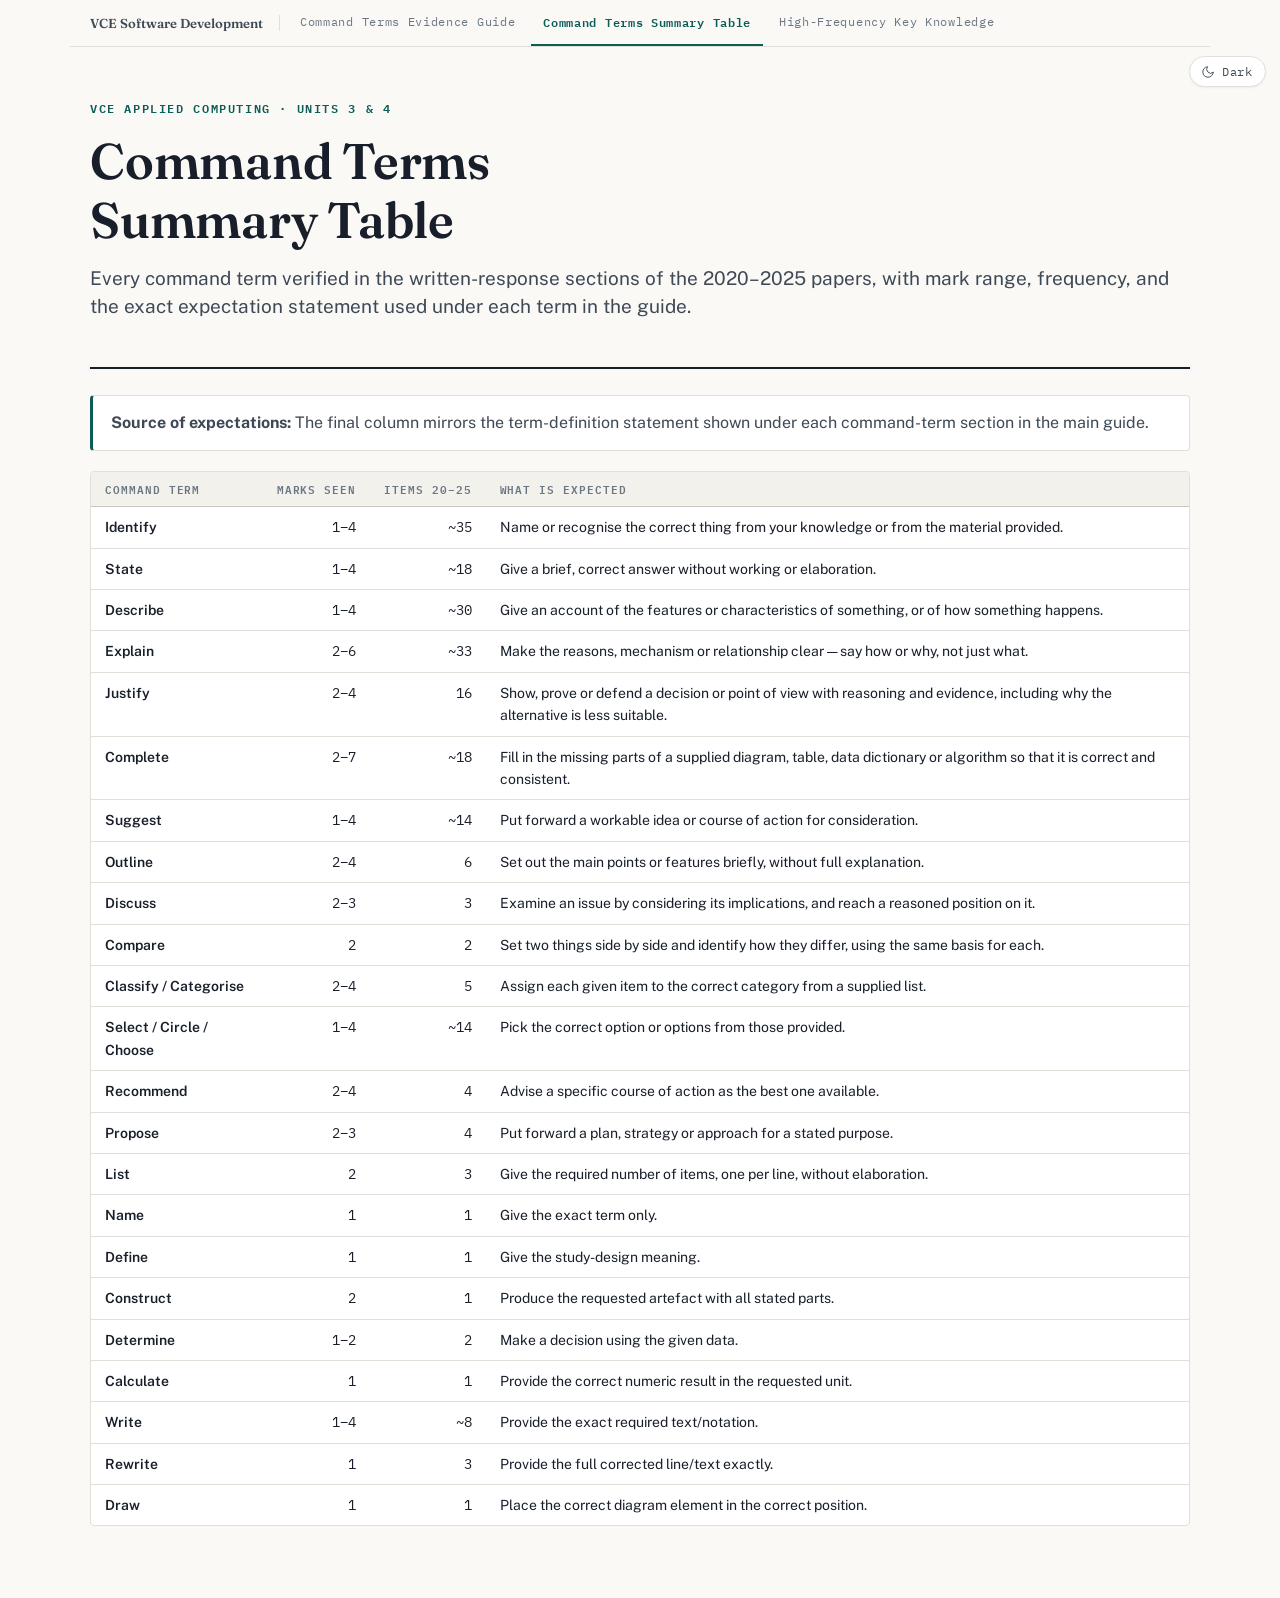
==== command-terms-summary.html @ 842c1985 "Add summary page and fix inline script typing errors" ====
<!DOCTYPE html>
<html lang="en-AU">
<head>
<meta charset="utf-8">
<meta name="viewport" content="width=device-width, initial-scale=1, viewport-fit=cover">
<meta name="color-scheme" content="light dark">
<script>
{ try { var cs = localStorage.getItem("color-scheme");
  if (cs === "light" || cs === "dark") {
    document.documentElement.setAttribute("data-theme", cs);
    var initMeta = document.querySelector('meta[name="color-scheme"]');
    if (initMeta) initMeta.setAttribute('content', cs);
  } } catch (e) {} }
</script>
<title>Command Terms Summary Table</title>
<meta name="description" content="Standalone summary table of command terms used in VCE Software Development examinations, including exact expectation statements.">
<meta name="author" content="Chris Bucknell">
<meta property="og:type" content="article">
<meta property="og:title" content="Command Terms Summary Table">
<meta property="og:description" content="Standalone summary table of command terms with marks, frequency and exact response expectations.">
<meta name="twitter:card" content="summary">
<link rel="icon" href="data:image/svg+xml,%3Csvg xmlns='http://www.w3.org/2000/svg' viewBox='0 0 100 100'%3E%3Ctext y='.9em' font-size='90'%3E%F0%9F%93%8B%3C/text%3E%3C/svg%3E">
<link rel="preconnect" href="https://fonts.googleapis.com">
<link rel="preconnect" href="https://fonts.gstatic.com" crossorigin>
<link rel="stylesheet" href="https://fonts.googleapis.com/css2?family=Fraunces:opsz,wght@9..144,400;9..144,600;9..144,700&family=Public+Sans:ital,wght@0,400;0,500;0,600;0,700;1,400&family=IBM+Plex+Mono:wght@400;500;600&display=swap">
<style>
:root{
  --paper:#FAF9F6; --surface:#FFFFFF; --surface-2:#F2F1EC;
  --ink:#181F2A; --ink-2:#3E4956; --muted:#6B7683;
  --rule:#E0DFD8; --rule-strong:#C9C7BE;
  --accent:#0C5C57; --accent-2:#0A7E76; --accent-wash:#E5F0EE;
  --shadow:0 1px 2px rgba(24,31,42,.06), 0 8px 24px -16px rgba(24,31,42,.28);
}
@media (prefers-color-scheme: dark){
  :root:not([data-theme="light"]){
    --paper:#10141A; --surface:#171C23; --surface-2:#1E242C;
    --ink:#E9EDF2; --ink-2:#C4CDD7; --muted:#8D99A7;
    --rule:#28303A; --rule-strong:#3A444F;
    --accent:#63D2C6; --accent-2:#87E2D8; --accent-wash:#11302D;
    --shadow:0 1px 2px rgba(0,0,0,.4), 0 10px 26px -18px rgba(0,0,0,.8);
  }
}
:root[data-theme="dark"]{
  --paper:#10141A; --surface:#171C23; --surface-2:#1E242C;
  --ink:#E9EDF2; --ink-2:#C4CDD7; --muted:#8D99A7;
  --rule:#28303A; --rule-strong:#3A444F;
  --accent:#63D2C6; --accent-2:#87E2D8; --accent-wash:#11302D;
  --shadow:0 1px 2px rgba(0,0,0,.4), 0 10px 26px -18px rgba(0,0,0,.8);
}
*{box-sizing:border-box}
body{
  margin:0;
  background:var(--paper); color:var(--ink);
  font-family:"Public Sans",-apple-system,BlinkMacSystemFont,"Segoe UI",Helvetica,Arial,sans-serif;
  font-size:16px; line-height:1.6; -webkit-font-smoothing:antialiased;
}
.wrap{max-width:1140px;margin:0 auto;padding-inline:20px;padding-block:0 72px}
h1,h2,h3,h4{font-family:"Fraunces","Iowan Old Style",Georgia,serif;text-wrap:balance;margin:0;line-height:1.18;letter-spacing:-.005em}
p{margin:0 0 .85em}
a{color:var(--accent-2)}

.sitenav{
  position:sticky; top:env(safe-area-inset-top, 0px); z-index:30;
  margin-inline:-20px; padding-inline:20px;
  background:var(--paper);
  border-bottom:1px solid var(--rule);
}
.sitenav ul{display:flex;gap:4px;align-items:center;list-style:none;margin:0;padding:0;overflow-x:auto}
.sitenav li{margin:0;flex:0 0 auto}
.sitenav a{
  display:block; text-decoration:none; white-space:nowrap;
  font-family:"IBM Plex Mono",ui-monospace,SFMono-Regular,Menlo,monospace;
  font-size:11.5px; letter-spacing:.06em; color:var(--muted);
  padding:13px 12px; border-bottom:2px solid transparent;
}
.sitenav a:hover{color:var(--ink)}
.sitenav a[aria-current="page"]{color:var(--accent);border-bottom-color:var(--accent);font-weight:600}
.sitenav .brand{
  font-family:"Fraunces",Georgia,serif; font-size:13px; font-weight:600;
  color:var(--ink-2); padding-right:16px; margin-right:4px; border-right:1px solid var(--rule);
  white-space:nowrap;
}
@media (max-width:560px){ .sitenav .brand{display:none} }

.mast{padding-block:52px 30px;border-bottom:2px solid var(--ink);margin-bottom:26px}
.eyebrow{font-family:"IBM Plex Mono",monospace;font-size:11.5px;letter-spacing:.14em;text-transform:uppercase;color:var(--accent);margin:0 0 14px;font-weight:600}
.mast h1{font-size:clamp(30px,5.8vw,50px);font-weight:600;max-width:18ch}
.mast .sub{font-size:clamp(16px,2.1vw,19px);color:var(--ink-2);max-width:none;margin-top:14px;line-height:1.5}

.note{background:var(--surface);border:1px solid var(--rule);border-left:3px solid var(--accent);border-radius:4px;padding:14px 18px;margin:0 0 20px;color:var(--ink-2)}

.scroller{overflow-x:auto;border:1px solid var(--rule);border-radius:4px;background:var(--surface)}
table{border-collapse:collapse;width:100%;font-size:14px;min-width:760px}
caption{text-align:left;font-size:13px;color:var(--muted);padding:0 0 9px;font-family:"IBM Plex Mono",monospace}
th,td{padding:9px 14px;text-align:left;vertical-align:top;border-bottom:1px solid var(--rule)}
thead th{
  font-family:"IBM Plex Mono",monospace;font-size:10.5px;letter-spacing:.09em;text-transform:uppercase;
  color:var(--muted);font-weight:600;background:var(--surface-2);border-bottom:1px solid var(--rule-strong);
}
tbody tr:last-child td{border-bottom:0}
td.num,th.num{font-family:"IBM Plex Mono",monospace;font-variant-numeric:tabular-nums;white-space:nowrap;text-align:right}
.term-cell{font-weight:600}

.theme-toggle{
  position:fixed; top:calc(env(safe-area-inset-top, 0px) + 56px); right:14px; z-index:31;
  display:inline-flex; align-items:center; gap:7px;
  font-family:"IBM Plex Mono",ui-monospace,SFMono-Regular,Menlo,monospace; font-size:11.5px;
  letter-spacing:.04em; color:var(--ink-2); background:var(--surface);
  border:1px solid var(--rule); border-radius:999px; padding:7px 13px 7px 11px;
  cursor:pointer; box-shadow:var(--shadow); transition:border-color .15s ease, color .15s ease;
}
.theme-toggle:hover{ border-color:var(--rule-strong); color:var(--ink) }
.theme-toggle svg{ width:14px; height:14px; flex:0 0 auto; fill:none; stroke:currentColor; stroke-width:1.6; stroke-linecap:round; stroke-linejoin:round }
.theme-toggle .tt-sun{ display:none } .theme-toggle .tt-moon{ display:block }
@media (prefers-color-scheme: dark){
  :root:not([data-theme="light"]) .theme-toggle .tt-sun{ display:block }
  :root:not([data-theme="light"]) .theme-toggle .tt-moon{ display:none }
}
:root[data-theme="dark"] .theme-toggle .tt-sun{ display:block }
:root[data-theme="dark"] .theme-toggle .tt-moon{ display:none }
@media (max-width:460px){ .theme-toggle .tt-label{ display:none } .theme-toggle{ padding:8px; border-radius:50% } }
</style>
</head>
<body>

<button class="theme-toggle" type="button" id="themeToggle" aria-live="polite">
  <svg class="tt-moon" viewBox="0 0 24 24" aria-hidden="true"><path d="M21 12.8A9 9 0 1 1 11.2 3a7 7 0 0 0 9.8 9.8Z"/></svg>
  <svg class="tt-sun" viewBox="0 0 24 24" aria-hidden="true"><circle cx="12" cy="12" r="4.2"/><path d="M12 2v2.4M12 19.6V22M2 12h2.4M19.6 12H22M4.9 4.9l1.7 1.7M17.4 17.4l1.7 1.7M19.1 4.9l-1.7 1.7M6.6 17.4l-1.7 1.7"/></svg>
  <span class="tt-label" id="themeLabel">Dark</span>
</button>

<div class="wrap">
  <nav class="sitenav" aria-label="Site">
    <ul>
      <li><span class="brand">VCE Software Development</span></li>
      <li><a href="index.html">Command Terms Evidence Guide</a></li>
      <li><a href="#" aria-current="page">Command Terms Summary Table</a></li>
      <li><a href="key-knowledge.html">High-Frequency Key Knowledge</a></li>
    </ul>
  </nav>

  <header class="mast">
    <p class="eyebrow">VCE Applied Computing · Units 3 &amp; 4</p>
    <h1>Command Terms Summary Table</h1>
    <p class="sub">Every command term verified in the written-response sections of the 2020&ndash;2025 papers, with mark range, frequency, and the exact expectation statement used under each term in the guide.</p>
  </header>

  <p class="note"><strong>Source of expectations:</strong> The final column mirrors the term-definition statement shown under each command-term section in the main guide.</p>

  <div class="scroller">
    <table>
      <thead>
        <tr><th>Command term</th><th class="num">Marks seen</th><th class="num">Items 20–25</th><th>What is expected</th></tr>
      </thead>
      <tbody>
        <tr><td class="term-cell">Identify</td><td class="num">1–4</td><td class="num">~35</td><td>Name or recognise the correct thing from your knowledge or from the material provided.</td></tr>
        <tr><td class="term-cell">State</td><td class="num">1–4</td><td class="num">~18</td><td>Give a brief, correct answer without working or elaboration.</td></tr>
        <tr><td class="term-cell">Describe</td><td class="num">1–4</td><td class="num">~30</td><td>Give an account of the features or characteristics of something, or of how something happens.</td></tr>
        <tr><td class="term-cell">Explain</td><td class="num">2–6</td><td class="num">~33</td><td>Make the reasons, mechanism or relationship clear &mdash; say how or why, not just what.</td></tr>
        <tr><td class="term-cell">Justify</td><td class="num">2–4</td><td class="num">16</td><td>Show, prove or defend a decision or point of view with reasoning and evidence, including why the alternative is less suitable.</td></tr>
        <tr><td class="term-cell">Complete</td><td class="num">2–7</td><td class="num">~18</td><td>Fill in the missing parts of a supplied diagram, table, data dictionary or algorithm so that it is correct and consistent.</td></tr>
        <tr><td class="term-cell">Suggest</td><td class="num">1–4</td><td class="num">~14</td><td>Put forward a workable idea or course of action for consideration.</td></tr>
        <tr><td class="term-cell">Outline</td><td class="num">2–4</td><td class="num">6</td><td>Set out the main points or features briefly, without full explanation.</td></tr>
        <tr><td class="term-cell">Discuss</td><td class="num">2–3</td><td class="num">3</td><td>Examine an issue by considering its implications, and reach a reasoned position on it.</td></tr>
        <tr><td class="term-cell">Compare</td><td class="num">2</td><td class="num">2</td><td>Set two things side by side and identify how they differ, using the same basis for each.</td></tr>
        <tr><td class="term-cell">Classify / Categorise</td><td class="num">2–4</td><td class="num">5</td><td>Assign each given item to the correct category from a supplied list.</td></tr>
        <tr><td class="term-cell">Select / Circle / Choose</td><td class="num">1–4</td><td class="num">~14</td><td>Pick the correct option or options from those provided.</td></tr>
        <tr><td class="term-cell">Recommend</td><td class="num">2–4</td><td class="num">4</td><td>Advise a specific course of action as the best one available.</td></tr>
        <tr><td class="term-cell">Propose</td><td class="num">2–3</td><td class="num">4</td><td>Put forward a plan, strategy or approach for a stated purpose.</td></tr>
        <tr><td class="term-cell">List</td><td class="num">2</td><td class="num">3</td><td>Give the required number of items, one per line, without elaboration.</td></tr>
        <tr><td class="term-cell">Name</td><td class="num">1</td><td class="num">1</td><td>Give the exact term only.</td></tr>
        <tr><td class="term-cell">Define</td><td class="num">1</td><td class="num">1</td><td>Give the study-design meaning.</td></tr>
        <tr><td class="term-cell">Construct</td><td class="num">2</td><td class="num">1</td><td>Produce the requested artefact with all stated parts.</td></tr>
        <tr><td class="term-cell">Determine</td><td class="num">1–2</td><td class="num">2</td><td>Make a decision using the given data.</td></tr>
        <tr><td class="term-cell">Calculate</td><td class="num">1</td><td class="num">1</td><td>Provide the correct numeric result in the requested unit.</td></tr>
        <tr><td class="term-cell">Write</td><td class="num">1–4</td><td class="num">~8</td><td>Provide the exact required text/notation.</td></tr>
        <tr><td class="term-cell">Rewrite</td><td class="num">1</td><td class="num">3</td><td>Provide the full corrected line/text exactly.</td></tr>
        <tr><td class="term-cell">Draw</td><td class="num">1</td><td class="num">1</td><td>Place the correct diagram element in the correct position.</td></tr>
      </tbody>
    </table>
  </div>
</div>

<script>
(function () {
  var root = document.documentElement;
  var meta = document.querySelector('meta[name="color-scheme"]');
  var btn = document.getElementById('themeToggle'), label = document.getElementById('themeLabel');
  var mq = window.matchMedia('(prefers-color-scheme: dark)');
  function stored(){ try { return localStorage.getItem('color-scheme'); } catch (e) { return null; } }
  function apply(){
    var pin = stored();
    if (pin === 'dark' || pin === 'light') { root.setAttribute('data-theme', pin); if (meta) meta.setAttribute('content', pin); }
    else { root.removeAttribute('data-theme'); if (meta) meta.setAttribute('content', 'light dark'); }
    if (!btn || !label) return;
    if (pin) { label.textContent = 'System'; btn.setAttribute('aria-label','Use the system colour theme'); btn.title = 'Pinned to ' + pin + ' — switch back to your system setting'; }
    else { var next = mq.matches ? 'Light' : 'Dark'; label.textContent = next; btn.setAttribute('aria-label','Switch to ' + next.toLowerCase() + ' theme'); btn.title = 'Following your system setting — switch to ' + next.toLowerCase(); }
  }
  if (btn) btn.addEventListener('click', function(){
    try {
      if (stored()) localStorage.removeItem('color-scheme');
      else localStorage.setItem('color-scheme', mq.matches ? 'light' : 'dark');
    } catch (e) {}
    apply();
  });
  mq.addEventListener('change', apply);
  apply();
})();
</script>

</body>
</html>
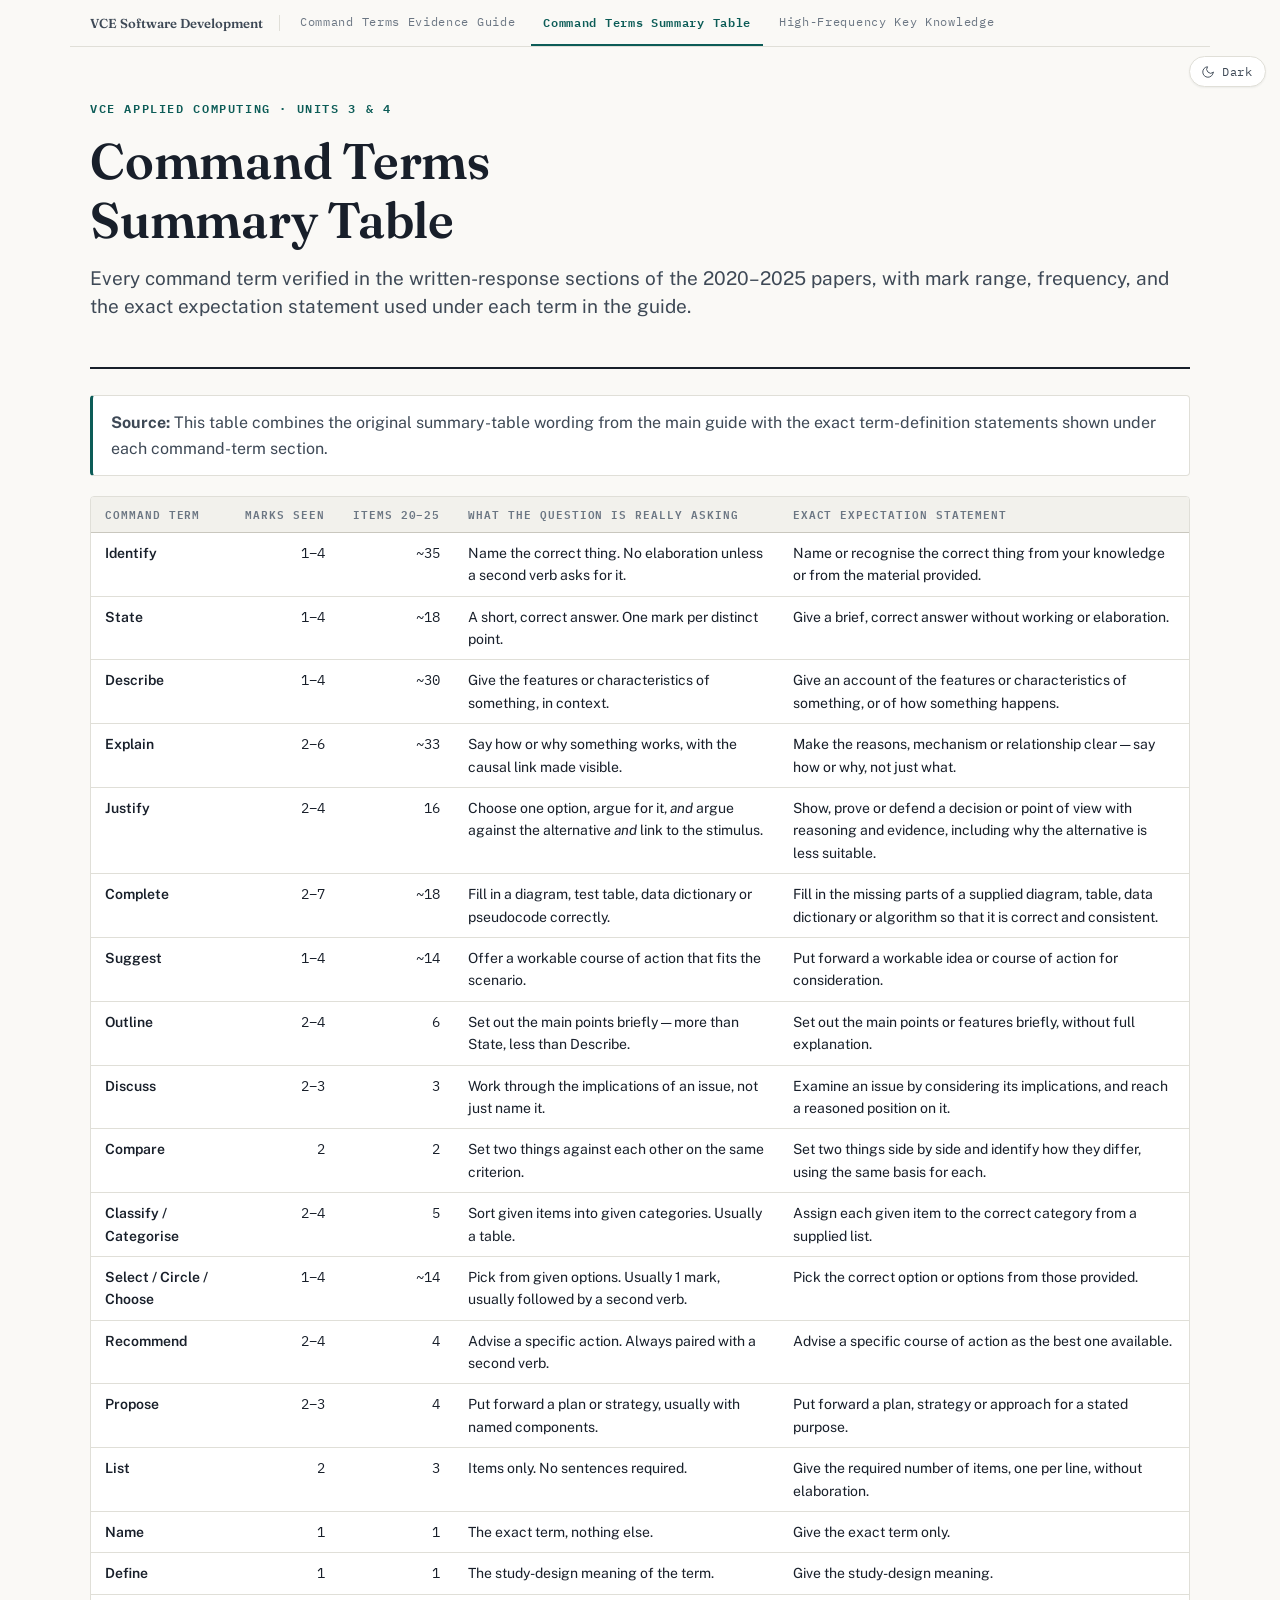
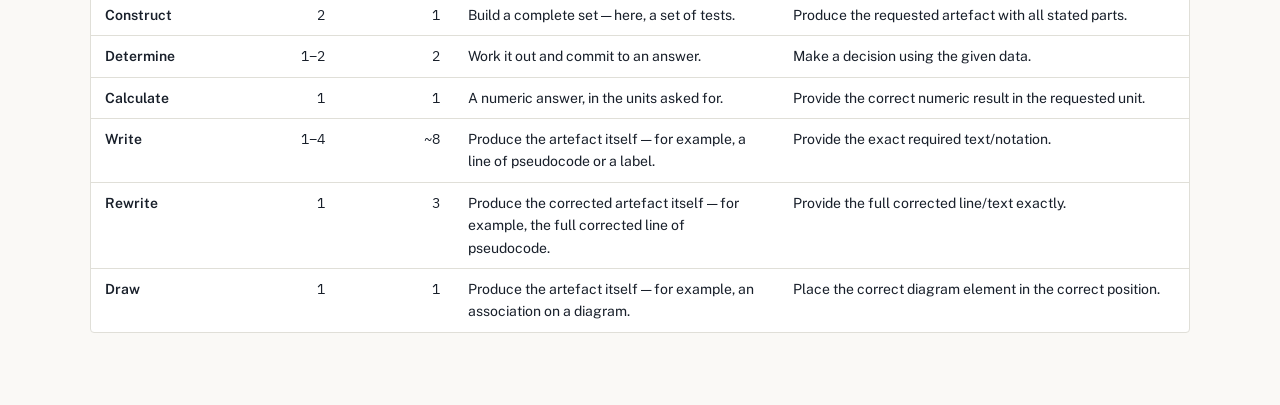
==== commit 2c71d031: "Refine summary table content and number findings" ====
--- a/command-terms-summary.html
+++ b/command-terms-summary.html
@@ -145,37 +145,37 @@
     <p class="sub">Every command term verified in the written-response sections of the 2020&ndash;2025 papers, with mark range, frequency, and the exact expectation statement used under each term in the guide.</p>
   </header>
 
-  <p class="note"><strong>Source of expectations:</strong> The final column mirrors the term-definition statement shown under each command-term section in the main guide.</p>
+  <p class="note"><strong>Source:</strong> This table combines the original summary-table wording from the main guide with the exact term-definition statements shown under each command-term section.</p>
 
   <div class="scroller">
     <table>
       <thead>
-        <tr><th>Command term</th><th class="num">Marks seen</th><th class="num">Items 20–25</th><th>What is expected</th></tr>
+        <tr><th>Command term</th><th class="num">Marks seen</th><th class="num">Items 20–25</th><th>What the question is really asking</th><th>Exact expectation statement</th></tr>
       </thead>
       <tbody>
-        <tr><td class="term-cell">Identify</td><td class="num">1–4</td><td class="num">~35</td><td>Name or recognise the correct thing from your knowledge or from the material provided.</td></tr>
-        <tr><td class="term-cell">State</td><td class="num">1–4</td><td class="num">~18</td><td>Give a brief, correct answer without working or elaboration.</td></tr>
-        <tr><td class="term-cell">Describe</td><td class="num">1–4</td><td class="num">~30</td><td>Give an account of the features or characteristics of something, or of how something happens.</td></tr>
-        <tr><td class="term-cell">Explain</td><td class="num">2–6</td><td class="num">~33</td><td>Make the reasons, mechanism or relationship clear &mdash; say how or why, not just what.</td></tr>
-        <tr><td class="term-cell">Justify</td><td class="num">2–4</td><td class="num">16</td><td>Show, prove or defend a decision or point of view with reasoning and evidence, including why the alternative is less suitable.</td></tr>
-        <tr><td class="term-cell">Complete</td><td class="num">2–7</td><td class="num">~18</td><td>Fill in the missing parts of a supplied diagram, table, data dictionary or algorithm so that it is correct and consistent.</td></tr>
-        <tr><td class="term-cell">Suggest</td><td class="num">1–4</td><td class="num">~14</td><td>Put forward a workable idea or course of action for consideration.</td></tr>
-        <tr><td class="term-cell">Outline</td><td class="num">2–4</td><td class="num">6</td><td>Set out the main points or features briefly, without full explanation.</td></tr>
-        <tr><td class="term-cell">Discuss</td><td class="num">2–3</td><td class="num">3</td><td>Examine an issue by considering its implications, and reach a reasoned position on it.</td></tr>
-        <tr><td class="term-cell">Compare</td><td class="num">2</td><td class="num">2</td><td>Set two things side by side and identify how they differ, using the same basis for each.</td></tr>
-        <tr><td class="term-cell">Classify / Categorise</td><td class="num">2–4</td><td class="num">5</td><td>Assign each given item to the correct category from a supplied list.</td></tr>
-        <tr><td class="term-cell">Select / Circle / Choose</td><td class="num">1–4</td><td class="num">~14</td><td>Pick the correct option or options from those provided.</td></tr>
-        <tr><td class="term-cell">Recommend</td><td class="num">2–4</td><td class="num">4</td><td>Advise a specific course of action as the best one available.</td></tr>
-        <tr><td class="term-cell">Propose</td><td class="num">2–3</td><td class="num">4</td><td>Put forward a plan, strategy or approach for a stated purpose.</td></tr>
-        <tr><td class="term-cell">List</td><td class="num">2</td><td class="num">3</td><td>Give the required number of items, one per line, without elaboration.</td></tr>
-        <tr><td class="term-cell">Name</td><td class="num">1</td><td class="num">1</td><td>Give the exact term only.</td></tr>
-        <tr><td class="term-cell">Define</td><td class="num">1</td><td class="num">1</td><td>Give the study-design meaning.</td></tr>
-        <tr><td class="term-cell">Construct</td><td class="num">2</td><td class="num">1</td><td>Produce the requested artefact with all stated parts.</td></tr>
-        <tr><td class="term-cell">Determine</td><td class="num">1–2</td><td class="num">2</td><td>Make a decision using the given data.</td></tr>
-        <tr><td class="term-cell">Calculate</td><td class="num">1</td><td class="num">1</td><td>Provide the correct numeric result in the requested unit.</td></tr>
-        <tr><td class="term-cell">Write</td><td class="num">1–4</td><td class="num">~8</td><td>Provide the exact required text/notation.</td></tr>
-        <tr><td class="term-cell">Rewrite</td><td class="num">1</td><td class="num">3</td><td>Provide the full corrected line/text exactly.</td></tr>
-        <tr><td class="term-cell">Draw</td><td class="num">1</td><td class="num">1</td><td>Place the correct diagram element in the correct position.</td></tr>
+        <tr><td class="term-cell">Identify</td><td class="num">1–4</td><td class="num">~35</td><td>Name the correct thing. No elaboration unless a second verb asks for it.</td><td>Name or recognise the correct thing from your knowledge or from the material provided.</td></tr>
+        <tr><td class="term-cell">State</td><td class="num">1–4</td><td class="num">~18</td><td>A short, correct answer. One mark per distinct point.</td><td>Give a brief, correct answer without working or elaboration.</td></tr>
+        <tr><td class="term-cell">Describe</td><td class="num">1–4</td><td class="num">~30</td><td>Give the features or characteristics of something, in context.</td><td>Give an account of the features or characteristics of something, or of how something happens.</td></tr>
+        <tr><td class="term-cell">Explain</td><td class="num">2–6</td><td class="num">~33</td><td>Say how or why something works, with the causal link made visible.</td><td>Make the reasons, mechanism or relationship clear &mdash; say how or why, not just what.</td></tr>
+        <tr><td class="term-cell">Justify</td><td class="num">2–4</td><td class="num">16</td><td>Choose one option, argue for it, <em>and</em> argue against the alternative <em>and</em> link to the stimulus.</td><td>Show, prove or defend a decision or point of view with reasoning and evidence, including why the alternative is less suitable.</td></tr>
+        <tr><td class="term-cell">Complete</td><td class="num">2–7</td><td class="num">~18</td><td>Fill in a diagram, test table, data dictionary or pseudocode correctly.</td><td>Fill in the missing parts of a supplied diagram, table, data dictionary or algorithm so that it is correct and consistent.</td></tr>
+        <tr><td class="term-cell">Suggest</td><td class="num">1–4</td><td class="num">~14</td><td>Offer a workable course of action that fits the scenario.</td><td>Put forward a workable idea or course of action for consideration.</td></tr>
+        <tr><td class="term-cell">Outline</td><td class="num">2–4</td><td class="num">6</td><td>Set out the main points briefly &mdash; more than State, less than Describe.</td><td>Set out the main points or features briefly, without full explanation.</td></tr>
+        <tr><td class="term-cell">Discuss</td><td class="num">2–3</td><td class="num">3</td><td>Work through the implications of an issue, not just name it.</td><td>Examine an issue by considering its implications, and reach a reasoned position on it.</td></tr>
+        <tr><td class="term-cell">Compare</td><td class="num">2</td><td class="num">2</td><td>Set two things against each other on the same criterion.</td><td>Set two things side by side and identify how they differ, using the same basis for each.</td></tr>
+        <tr><td class="term-cell">Classify / Categorise</td><td class="num">2–4</td><td class="num">5</td><td>Sort given items into given categories. Usually a table.</td><td>Assign each given item to the correct category from a supplied list.</td></tr>
+        <tr><td class="term-cell">Select / Circle / Choose</td><td class="num">1–4</td><td class="num">~14</td><td>Pick from given options. Usually 1 mark, usually followed by a second verb.</td><td>Pick the correct option or options from those provided.</td></tr>
+        <tr><td class="term-cell">Recommend</td><td class="num">2–4</td><td class="num">4</td><td>Advise a specific action. Always paired with a second verb.</td><td>Advise a specific course of action as the best one available.</td></tr>
+        <tr><td class="term-cell">Propose</td><td class="num">2–3</td><td class="num">4</td><td>Put forward a plan or strategy, usually with named components.</td><td>Put forward a plan, strategy or approach for a stated purpose.</td></tr>
+        <tr><td class="term-cell">List</td><td class="num">2</td><td class="num">3</td><td>Items only. No sentences required.</td><td>Give the required number of items, one per line, without elaboration.</td></tr>
+        <tr><td class="term-cell">Name</td><td class="num">1</td><td class="num">1</td><td>The exact term, nothing else.</td><td>Give the exact term only.</td></tr>
+        <tr><td class="term-cell">Define</td><td class="num">1</td><td class="num">1</td><td>The study-design meaning of the term.</td><td>Give the study-design meaning.</td></tr>
+        <tr><td class="term-cell">Construct</td><td class="num">2</td><td class="num">1</td><td>Build a complete set &mdash; here, a set of tests.</td><td>Produce the requested artefact with all stated parts.</td></tr>
+        <tr><td class="term-cell">Determine</td><td class="num">1–2</td><td class="num">2</td><td>Work it out and commit to an answer.</td><td>Make a decision using the given data.</td></tr>
+        <tr><td class="term-cell">Calculate</td><td class="num">1</td><td class="num">1</td><td>A numeric answer, in the units asked for.</td><td>Provide the correct numeric result in the requested unit.</td></tr>
+        <tr><td class="term-cell">Write</td><td class="num">1–4</td><td class="num">~8</td><td>Produce the artefact itself &mdash; for example, a line of pseudocode or a label.</td><td>Provide the exact required text/notation.</td></tr>
+        <tr><td class="term-cell">Rewrite</td><td class="num">1</td><td class="num">3</td><td>Produce the corrected artefact itself &mdash; for example, the full corrected line of pseudocode.</td><td>Provide the full corrected line/text exactly.</td></tr>
+        <tr><td class="term-cell">Draw</td><td class="num">1</td><td class="num">1</td><td>Produce the artefact itself &mdash; for example, an association on a diagram.</td><td>Place the correct diagram element in the correct position.</td></tr>
       </tbody>
     </table>
   </div>
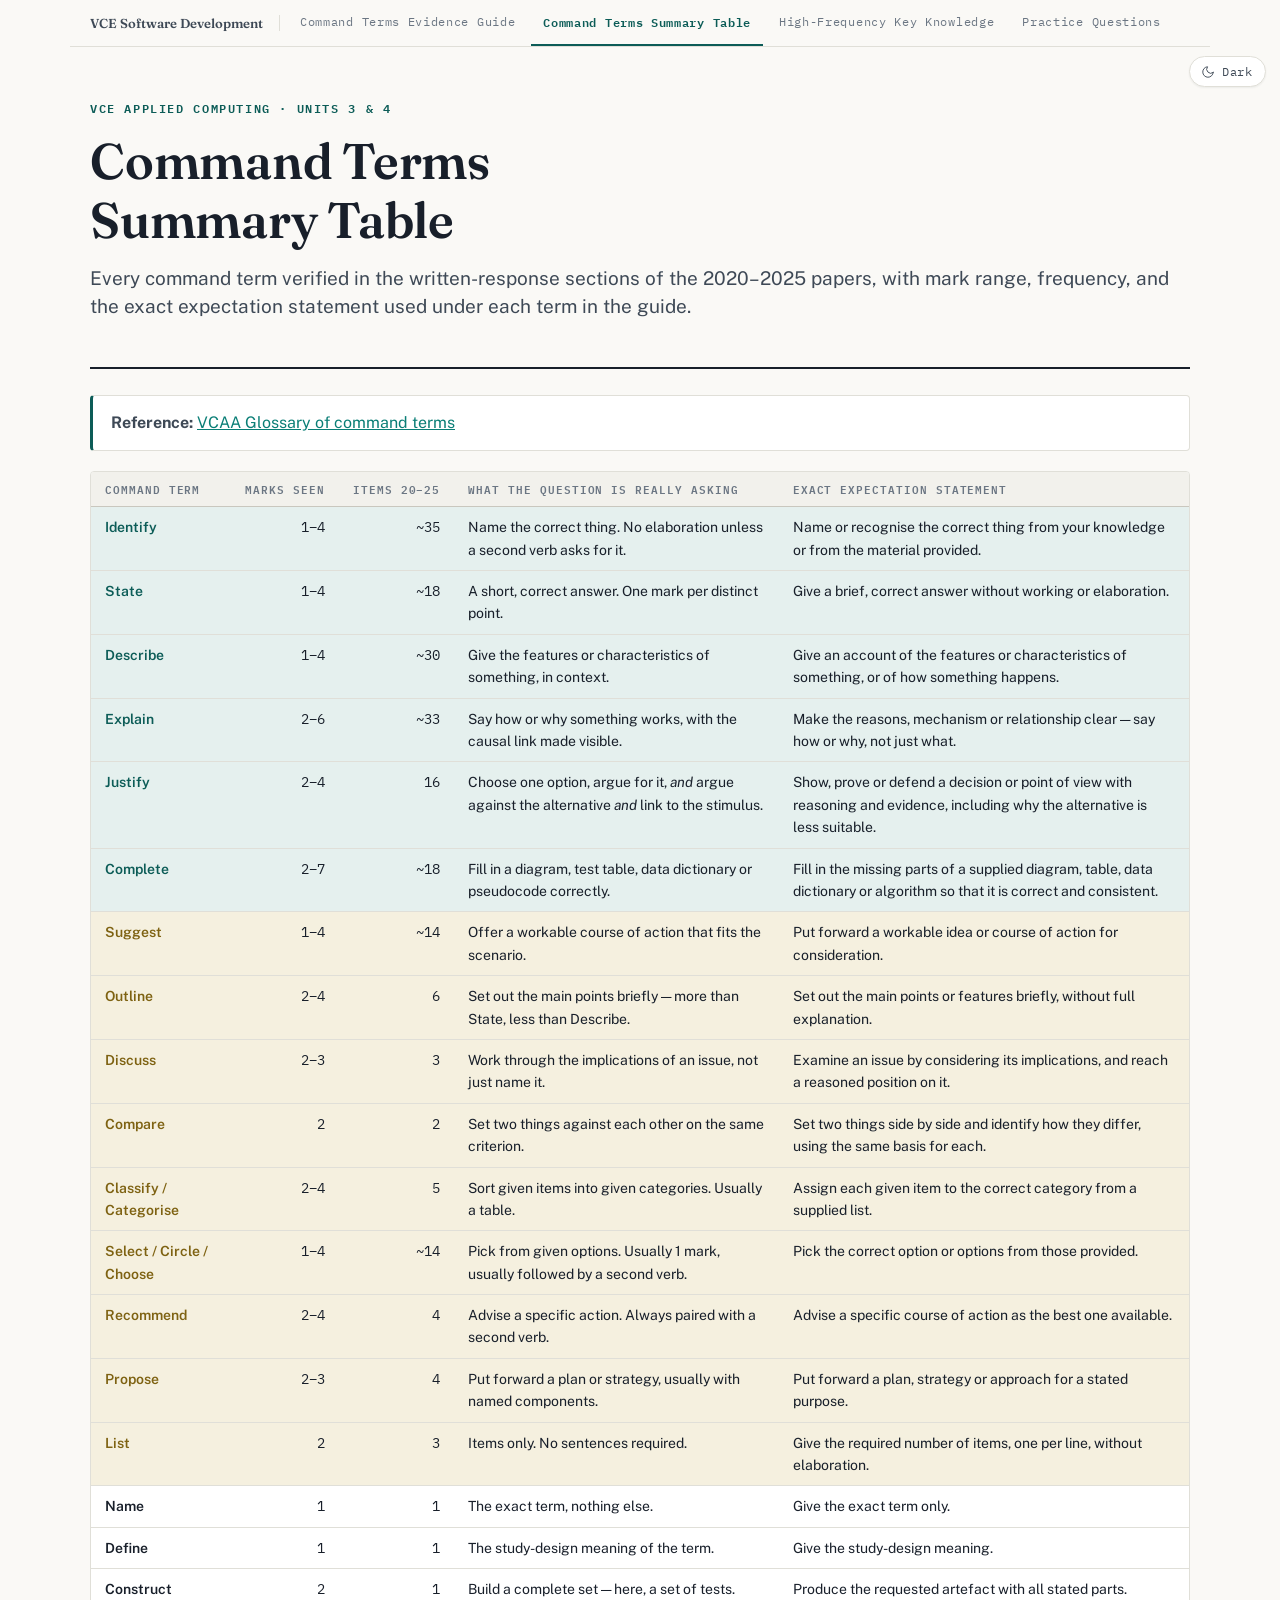
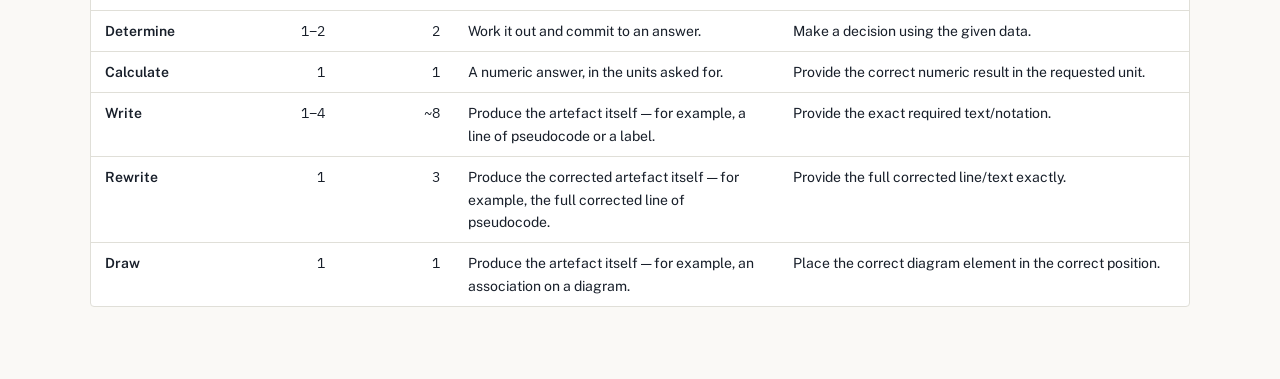
==== commit b6affd42: "Split practice questions page and add summary table highlighting" ====
--- a/command-terms-summary.html
+++ b/command-terms-summary.html
@@ -29,6 +29,8 @@
   --ink:#181F2A; --ink-2:#3E4956; --muted:#6B7683;
   --rule:#E0DFD8; --rule-strong:#C9C7BE;
   --accent:#0C5C57; --accent-2:#0A7E76; --accent-wash:#E5F0EE;
+  --core-wash:#E5F0EE; --core-ink:#0C5C57;
+  --regular-wash:#F5F0DF; --regular-ink:#7E6212;
   --shadow:0 1px 2px rgba(24,31,42,.06), 0 8px 24px -16px rgba(24,31,42,.28);
 }
 @media (prefers-color-scheme: dark){
@@ -37,6 +39,8 @@
     --ink:#E9EDF2; --ink-2:#C4CDD7; --muted:#8D99A7;
     --rule:#28303A; --rule-strong:#3A444F;
     --accent:#63D2C6; --accent-2:#87E2D8; --accent-wash:#11302D;
+    --core-wash:#11302D; --core-ink:#87E2D8;
+    --regular-wash:#2C2617; --regular-ink:#D9B856;
     --shadow:0 1px 2px rgba(0,0,0,.4), 0 10px 26px -18px rgba(0,0,0,.8);
   }
 }
@@ -45,6 +49,8 @@
   --ink:#E9EDF2; --ink-2:#C4CDD7; --muted:#8D99A7;
   --rule:#28303A; --rule-strong:#3A444F;
   --accent:#63D2C6; --accent-2:#87E2D8; --accent-wash:#11302D;
+  --core-wash:#11302D; --core-ink:#87E2D8;
+  --regular-wash:#2C2617; --regular-ink:#D9B856;
   --shadow:0 1px 2px rgba(0,0,0,.4), 0 10px 26px -18px rgba(0,0,0,.8);
 }
 *{box-sizing:border-box}
@@ -100,6 +106,10 @@
 tbody tr:last-child td{border-bottom:0}
 td.num,th.num{font-family:"IBM Plex Mono",monospace;font-variant-numeric:tabular-nums;white-space:nowrap;text-align:right}
 .term-cell{font-weight:600}
+tbody tr.core td{background:var(--core-wash)}
+tbody tr.core .term-cell{color:var(--core-ink)}
+tbody tr.regular td{background:var(--regular-wash)}
+tbody tr.regular .term-cell{color:var(--regular-ink)}
 
 .theme-toggle{
   position:fixed; top:calc(env(safe-area-inset-top, 0px) + 56px); right:14px; z-index:31;
@@ -136,6 +146,7 @@
       <li><a href="index.html">Command Terms Evidence Guide</a></li>
       <li><a href="#" aria-current="page">Command Terms Summary Table</a></li>
       <li><a href="key-knowledge.html">High-Frequency Key Knowledge</a></li>
+      <li><a href="practice-questions.html">Practice Questions</a></li>
     </ul>
   </nav>
 
@@ -145,7 +156,7 @@
     <p class="sub">Every command term verified in the written-response sections of the 2020&ndash;2025 papers, with mark range, frequency, and the exact expectation statement used under each term in the guide.</p>
   </header>
 
-  <p class="note"><strong>Source:</strong> This table combines the original summary-table wording from the main guide with the exact term-definition statements shown under each command-term section.</p>
+  <p class="note"><strong>Reference:</strong> <a href="https://www.vcaa.vic.edu.au/assessment/vce/glossary-command-terms">VCAA Glossary of command terms</a></p>
 
   <div class="scroller">
     <table>
@@ -153,21 +164,21 @@
         <tr><th>Command term</th><th class="num">Marks seen</th><th class="num">Items 20–25</th><th>What the question is really asking</th><th>Exact expectation statement</th></tr>
       </thead>
       <tbody>
-        <tr><td class="term-cell">Identify</td><td class="num">1–4</td><td class="num">~35</td><td>Name the correct thing. No elaboration unless a second verb asks for it.</td><td>Name or recognise the correct thing from your knowledge or from the material provided.</td></tr>
-        <tr><td class="term-cell">State</td><td class="num">1–4</td><td class="num">~18</td><td>A short, correct answer. One mark per distinct point.</td><td>Give a brief, correct answer without working or elaboration.</td></tr>
-        <tr><td class="term-cell">Describe</td><td class="num">1–4</td><td class="num">~30</td><td>Give the features or characteristics of something, in context.</td><td>Give an account of the features or characteristics of something, or of how something happens.</td></tr>
-        <tr><td class="term-cell">Explain</td><td class="num">2–6</td><td class="num">~33</td><td>Say how or why something works, with the causal link made visible.</td><td>Make the reasons, mechanism or relationship clear &mdash; say how or why, not just what.</td></tr>
-        <tr><td class="term-cell">Justify</td><td class="num">2–4</td><td class="num">16</td><td>Choose one option, argue for it, <em>and</em> argue against the alternative <em>and</em> link to the stimulus.</td><td>Show, prove or defend a decision or point of view with reasoning and evidence, including why the alternative is less suitable.</td></tr>
-        <tr><td class="term-cell">Complete</td><td class="num">2–7</td><td class="num">~18</td><td>Fill in a diagram, test table, data dictionary or pseudocode correctly.</td><td>Fill in the missing parts of a supplied diagram, table, data dictionary or algorithm so that it is correct and consistent.</td></tr>
-        <tr><td class="term-cell">Suggest</td><td class="num">1–4</td><td class="num">~14</td><td>Offer a workable course of action that fits the scenario.</td><td>Put forward a workable idea or course of action for consideration.</td></tr>
-        <tr><td class="term-cell">Outline</td><td class="num">2–4</td><td class="num">6</td><td>Set out the main points briefly &mdash; more than State, less than Describe.</td><td>Set out the main points or features briefly, without full explanation.</td></tr>
-        <tr><td class="term-cell">Discuss</td><td class="num">2–3</td><td class="num">3</td><td>Work through the implications of an issue, not just name it.</td><td>Examine an issue by considering its implications, and reach a reasoned position on it.</td></tr>
-        <tr><td class="term-cell">Compare</td><td class="num">2</td><td class="num">2</td><td>Set two things against each other on the same criterion.</td><td>Set two things side by side and identify how they differ, using the same basis for each.</td></tr>
-        <tr><td class="term-cell">Classify / Categorise</td><td class="num">2–4</td><td class="num">5</td><td>Sort given items into given categories. Usually a table.</td><td>Assign each given item to the correct category from a supplied list.</td></tr>
-        <tr><td class="term-cell">Select / Circle / Choose</td><td class="num">1–4</td><td class="num">~14</td><td>Pick from given options. Usually 1 mark, usually followed by a second verb.</td><td>Pick the correct option or options from those provided.</td></tr>
-        <tr><td class="term-cell">Recommend</td><td class="num">2–4</td><td class="num">4</td><td>Advise a specific action. Always paired with a second verb.</td><td>Advise a specific course of action as the best one available.</td></tr>
-        <tr><td class="term-cell">Propose</td><td class="num">2–3</td><td class="num">4</td><td>Put forward a plan or strategy, usually with named components.</td><td>Put forward a plan, strategy or approach for a stated purpose.</td></tr>
-        <tr><td class="term-cell">List</td><td class="num">2</td><td class="num">3</td><td>Items only. No sentences required.</td><td>Give the required number of items, one per line, without elaboration.</td></tr>
+        <tr class="core"><td class="term-cell">Identify</td><td class="num">1–4</td><td class="num">~35</td><td>Name the correct thing. No elaboration unless a second verb asks for it.</td><td>Name or recognise the correct thing from your knowledge or from the material provided.</td></tr>
+        <tr class="core"><td class="term-cell">State</td><td class="num">1–4</td><td class="num">~18</td><td>A short, correct answer. One mark per distinct point.</td><td>Give a brief, correct answer without working or elaboration.</td></tr>
+        <tr class="core"><td class="term-cell">Describe</td><td class="num">1–4</td><td class="num">~30</td><td>Give the features or characteristics of something, in context.</td><td>Give an account of the features or characteristics of something, or of how something happens.</td></tr>
+        <tr class="core"><td class="term-cell">Explain</td><td class="num">2–6</td><td class="num">~33</td><td>Say how or why something works, with the causal link made visible.</td><td>Make the reasons, mechanism or relationship clear &mdash; say how or why, not just what.</td></tr>
+        <tr class="core"><td class="term-cell">Justify</td><td class="num">2–4</td><td class="num">16</td><td>Choose one option, argue for it, <em>and</em> argue against the alternative <em>and</em> link to the stimulus.</td><td>Show, prove or defend a decision or point of view with reasoning and evidence, including why the alternative is less suitable.</td></tr>
+        <tr class="core"><td class="term-cell">Complete</td><td class="num">2–7</td><td class="num">~18</td><td>Fill in a diagram, test table, data dictionary or pseudocode correctly.</td><td>Fill in the missing parts of a supplied diagram, table, data dictionary or algorithm so that it is correct and consistent.</td></tr>
+        <tr class="regular"><td class="term-cell">Suggest</td><td class="num">1–4</td><td class="num">~14</td><td>Offer a workable course of action that fits the scenario.</td><td>Put forward a workable idea or course of action for consideration.</td></tr>
+        <tr class="regular"><td class="term-cell">Outline</td><td class="num">2–4</td><td class="num">6</td><td>Set out the main points briefly &mdash; more than State, less than Describe.</td><td>Set out the main points or features briefly, without full explanation.</td></tr>
+        <tr class="regular"><td class="term-cell">Discuss</td><td class="num">2–3</td><td class="num">3</td><td>Work through the implications of an issue, not just name it.</td><td>Examine an issue by considering its implications, and reach a reasoned position on it.</td></tr>
+        <tr class="regular"><td class="term-cell">Compare</td><td class="num">2</td><td class="num">2</td><td>Set two things against each other on the same criterion.</td><td>Set two things side by side and identify how they differ, using the same basis for each.</td></tr>
+        <tr class="regular"><td class="term-cell">Classify / Categorise</td><td class="num">2–4</td><td class="num">5</td><td>Sort given items into given categories. Usually a table.</td><td>Assign each given item to the correct category from a supplied list.</td></tr>
+        <tr class="regular"><td class="term-cell">Select / Circle / Choose</td><td class="num">1–4</td><td class="num">~14</td><td>Pick from given options. Usually 1 mark, usually followed by a second verb.</td><td>Pick the correct option or options from those provided.</td></tr>
+        <tr class="regular"><td class="term-cell">Recommend</td><td class="num">2–4</td><td class="num">4</td><td>Advise a specific action. Always paired with a second verb.</td><td>Advise a specific course of action as the best one available.</td></tr>
+        <tr class="regular"><td class="term-cell">Propose</td><td class="num">2–3</td><td class="num">4</td><td>Put forward a plan or strategy, usually with named components.</td><td>Put forward a plan, strategy or approach for a stated purpose.</td></tr>
+        <tr class="regular"><td class="term-cell">List</td><td class="num">2</td><td class="num">3</td><td>Items only. No sentences required.</td><td>Give the required number of items, one per line, without elaboration.</td></tr>
         <tr><td class="term-cell">Name</td><td class="num">1</td><td class="num">1</td><td>The exact term, nothing else.</td><td>Give the exact term only.</td></tr>
         <tr><td class="term-cell">Define</td><td class="num">1</td><td class="num">1</td><td>The study-design meaning of the term.</td><td>Give the study-design meaning.</td></tr>
         <tr><td class="term-cell">Construct</td><td class="num">2</td><td class="num">1</td><td>Build a complete set &mdash; here, a set of tests.</td><td>Produce the requested artefact with all stated parts.</td></tr>
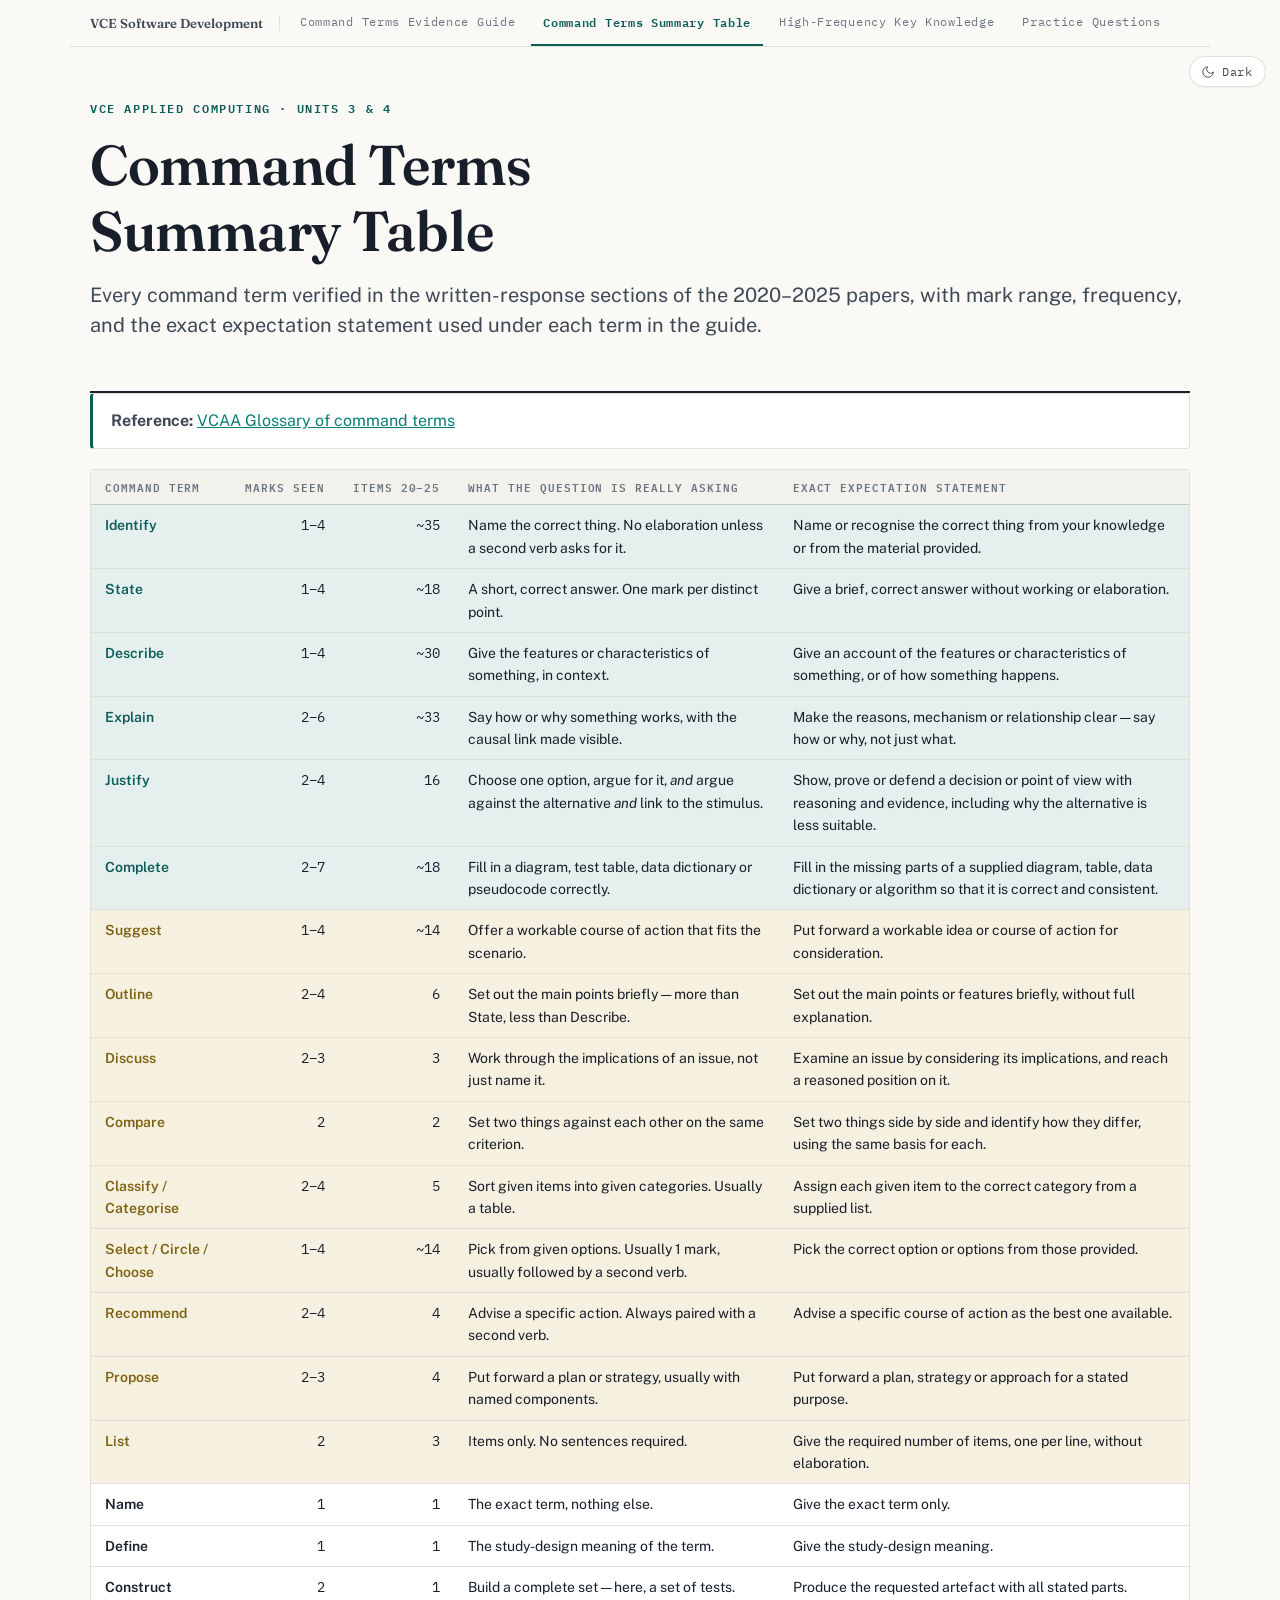
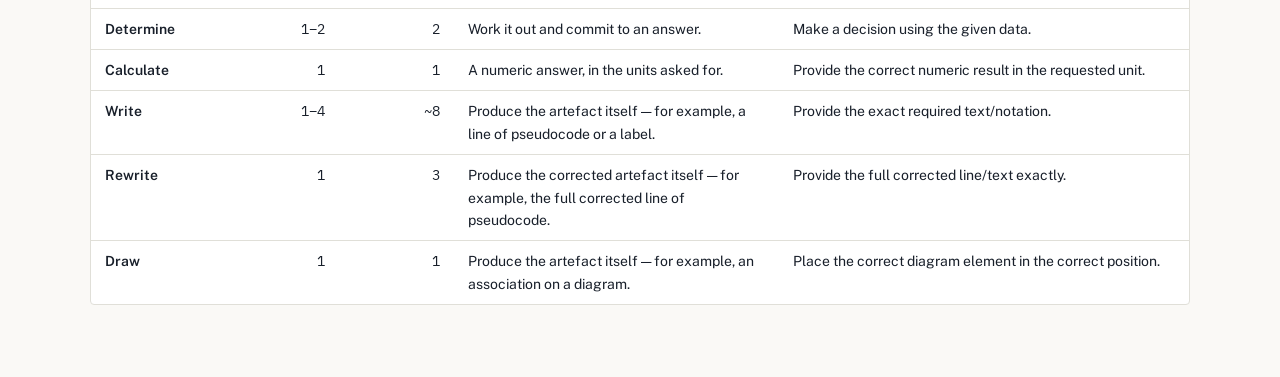
==== commit 3ccfaaae: "Extract shared stylesheet and update page links" ====
--- a/command-terms-summary.html
+++ b/command-terms-summary.html
@@ -23,113 +23,7 @@
 <link rel="preconnect" href="https://fonts.googleapis.com">
 <link rel="preconnect" href="https://fonts.gstatic.com" crossorigin>
 <link rel="stylesheet" href="https://fonts.googleapis.com/css2?family=Fraunces:opsz,wght@9..144,400;9..144,600;9..144,700&family=Public+Sans:ital,wght@0,400;0,500;0,600;0,700;1,400&family=IBM+Plex+Mono:wght@400;500;600&display=swap">
-<style>
-:root{
-  --paper:#FAF9F6; --surface:#FFFFFF; --surface-2:#F2F1EC;
-  --ink:#181F2A; --ink-2:#3E4956; --muted:#6B7683;
-  --rule:#E0DFD8; --rule-strong:#C9C7BE;
-  --accent:#0C5C57; --accent-2:#0A7E76; --accent-wash:#E5F0EE;
-  --core-wash:#E5F0EE; --core-ink:#0C5C57;
-  --regular-wash:#F5F0DF; --regular-ink:#7E6212;
-  --shadow:0 1px 2px rgba(24,31,42,.06), 0 8px 24px -16px rgba(24,31,42,.28);
-}
-@media (prefers-color-scheme: dark){
-  :root:not([data-theme="light"]){
-    --paper:#10141A; --surface:#171C23; --surface-2:#1E242C;
-    --ink:#E9EDF2; --ink-2:#C4CDD7; --muted:#8D99A7;
-    --rule:#28303A; --rule-strong:#3A444F;
-    --accent:#63D2C6; --accent-2:#87E2D8; --accent-wash:#11302D;
-    --core-wash:#11302D; --core-ink:#87E2D8;
-    --regular-wash:#2C2617; --regular-ink:#D9B856;
-    --shadow:0 1px 2px rgba(0,0,0,.4), 0 10px 26px -18px rgba(0,0,0,.8);
-  }
-}
-:root[data-theme="dark"]{
-  --paper:#10141A; --surface:#171C23; --surface-2:#1E242C;
-  --ink:#E9EDF2; --ink-2:#C4CDD7; --muted:#8D99A7;
-  --rule:#28303A; --rule-strong:#3A444F;
-  --accent:#63D2C6; --accent-2:#87E2D8; --accent-wash:#11302D;
-  --core-wash:#11302D; --core-ink:#87E2D8;
-  --regular-wash:#2C2617; --regular-ink:#D9B856;
-  --shadow:0 1px 2px rgba(0,0,0,.4), 0 10px 26px -18px rgba(0,0,0,.8);
-}
-*{box-sizing:border-box}
-body{
-  margin:0;
-  background:var(--paper); color:var(--ink);
-  font-family:"Public Sans",-apple-system,BlinkMacSystemFont,"Segoe UI",Helvetica,Arial,sans-serif;
-  font-size:16px; line-height:1.6; -webkit-font-smoothing:antialiased;
-}
-.wrap{max-width:1140px;margin:0 auto;padding-inline:20px;padding-block:0 72px}
-h1,h2,h3,h4{font-family:"Fraunces","Iowan Old Style",Georgia,serif;text-wrap:balance;margin:0;line-height:1.18;letter-spacing:-.005em}
-p{margin:0 0 .85em}
-a{color:var(--accent-2)}
-
-.sitenav{
-  position:sticky; top:env(safe-area-inset-top, 0px); z-index:30;
-  margin-inline:-20px; padding-inline:20px;
-  background:var(--paper);
-  border-bottom:1px solid var(--rule);
-}
-.sitenav ul{display:flex;gap:4px;align-items:center;list-style:none;margin:0;padding:0;overflow-x:auto}
-.sitenav li{margin:0;flex:0 0 auto}
-.sitenav a{
-  display:block; text-decoration:none; white-space:nowrap;
-  font-family:"IBM Plex Mono",ui-monospace,SFMono-Regular,Menlo,monospace;
-  font-size:11.5px; letter-spacing:.06em; color:var(--muted);
-  padding:13px 12px; border-bottom:2px solid transparent;
-}
-.sitenav a:hover{color:var(--ink)}
-.sitenav a[aria-current="page"]{color:var(--accent);border-bottom-color:var(--accent);font-weight:600}
-.sitenav .brand{
-  font-family:"Fraunces",Georgia,serif; font-size:13px; font-weight:600;
-  color:var(--ink-2); padding-right:16px; margin-right:4px; border-right:1px solid var(--rule);
-  white-space:nowrap;
-}
-@media (max-width:560px){ .sitenav .brand{display:none} }
-
-.mast{padding-block:52px 30px;border-bottom:2px solid var(--ink);margin-bottom:26px}
-.eyebrow{font-family:"IBM Plex Mono",monospace;font-size:11.5px;letter-spacing:.14em;text-transform:uppercase;color:var(--accent);margin:0 0 14px;font-weight:600}
-.mast h1{font-size:clamp(30px,5.8vw,50px);font-weight:600;max-width:18ch}
-.mast .sub{font-size:clamp(16px,2.1vw,19px);color:var(--ink-2);max-width:none;margin-top:14px;line-height:1.5}
-
-.note{background:var(--surface);border:1px solid var(--rule);border-left:3px solid var(--accent);border-radius:4px;padding:14px 18px;margin:0 0 20px;color:var(--ink-2)}
-
-.scroller{overflow-x:auto;border:1px solid var(--rule);border-radius:4px;background:var(--surface)}
-table{border-collapse:collapse;width:100%;font-size:14px;min-width:760px}
-caption{text-align:left;font-size:13px;color:var(--muted);padding:0 0 9px;font-family:"IBM Plex Mono",monospace}
-th,td{padding:9px 14px;text-align:left;vertical-align:top;border-bottom:1px solid var(--rule)}
-thead th{
-  font-family:"IBM Plex Mono",monospace;font-size:10.5px;letter-spacing:.09em;text-transform:uppercase;
-  color:var(--muted);font-weight:600;background:var(--surface-2);border-bottom:1px solid var(--rule-strong);
-}
-tbody tr:last-child td{border-bottom:0}
-td.num,th.num{font-family:"IBM Plex Mono",monospace;font-variant-numeric:tabular-nums;white-space:nowrap;text-align:right}
-.term-cell{font-weight:600}
-tbody tr.core td{background:var(--core-wash)}
-tbody tr.core .term-cell{color:var(--core-ink)}
-tbody tr.regular td{background:var(--regular-wash)}
-tbody tr.regular .term-cell{color:var(--regular-ink)}
-
-.theme-toggle{
-  position:fixed; top:calc(env(safe-area-inset-top, 0px) + 56px); right:14px; z-index:31;
-  display:inline-flex; align-items:center; gap:7px;
-  font-family:"IBM Plex Mono",ui-monospace,SFMono-Regular,Menlo,monospace; font-size:11.5px;
-  letter-spacing:.04em; color:var(--ink-2); background:var(--surface);
-  border:1px solid var(--rule); border-radius:999px; padding:7px 13px 7px 11px;
-  cursor:pointer; box-shadow:var(--shadow); transition:border-color .15s ease, color .15s ease;
-}
-.theme-toggle:hover{ border-color:var(--rule-strong); color:var(--ink) }
-.theme-toggle svg{ width:14px; height:14px; flex:0 0 auto; fill:none; stroke:currentColor; stroke-width:1.6; stroke-linecap:round; stroke-linejoin:round }
-.theme-toggle .tt-sun{ display:none } .theme-toggle .tt-moon{ display:block }
-@media (prefers-color-scheme: dark){
-  :root:not([data-theme="light"]) .theme-toggle .tt-sun{ display:block }
-  :root:not([data-theme="light"]) .theme-toggle .tt-moon{ display:none }
-}
-:root[data-theme="dark"] .theme-toggle .tt-sun{ display:block }
-:root[data-theme="dark"] .theme-toggle .tt-moon{ display:none }
-@media (max-width:460px){ .theme-toggle .tt-label{ display:none } .theme-toggle{ padding:8px; border-radius:50% } }
-</style>
+<link rel="stylesheet" href="styles.css">
 </head>
 <body>
 
@@ -221,3 +115,4 @@
 
 </body>
 </html>
+
--- a/styles.css
+++ b/styles.css
@@ -0,0 +1,734 @@
+/* Shared site stylesheet */
+
+/* ===== Styles extracted from key-knowledge.html ===== */
+:root{
+  --paper:#FAF9F6; --surface:#FFFFFF; --surface-2:#F2F1EC;
+  --ink:#181F2A; --ink-2:#3E4956; --muted:#6B7683;
+  --rule:#E0DFD8; --rule-strong:#C9C7BE;
+  --accent:#0C5C57; --accent-2:#0A7E76; --accent-wash:#E5F0EE;
+  --flag:#93381A; --flag-wash:#F7EBE5;
+  --gold:#7E6212; --gold-wash:#F5F0DF;
+  --plum:#5B3A6E; --plum-wash:#F0EAF4;
+  --shadow:0 1px 2px rgba(24,31,42,.06), 0 8px 24px -16px rgba(24,31,42,.28);
+}
+@media (prefers-color-scheme: dark){
+  :root:not([data-theme="light"]){
+    --paper:#10141A; --surface:#171C23; --surface-2:#1E242C;
+    --ink:#E9EDF2; --ink-2:#C4CDD7; --muted:#8D99A7;
+    --rule:#28303A; --rule-strong:#3A444F;
+    --accent:#63D2C6; --accent-2:#87E2D8; --accent-wash:#11302D;
+    --flag:#E8916E; --flag-wash:#31201A;
+    --gold:#D9B856; --gold-wash:#2C2617;
+    --plum:#C3A2D6; --plum-wash:#241B2B;
+    --shadow:0 1px 2px rgba(0,0,0,.4), 0 10px 26px -18px rgba(0,0,0,.8);
+  }
+}
+:root[data-theme="dark"]{
+  --paper:#10141A; --surface:#171C23; --surface-2:#1E242C;
+  --ink:#E9EDF2; --ink-2:#C4CDD7; --muted:#8D99A7;
+  --rule:#28303A; --rule-strong:#3A444F;
+  --accent:#63D2C6; --accent-2:#87E2D8; --accent-wash:#11302D;
+  --flag:#E8916E; --flag-wash:#31201A;
+  --gold:#D9B856; --gold-wash:#2C2617;
+  --plum:#C3A2D6; --plum-wash:#241B2B;
+  --shadow:0 1px 2px rgba(0,0,0,.4), 0 10px 26px -18px rgba(0,0,0,.8);
+}
+
+*{box-sizing:border-box}
+body{
+  background:var(--paper); color:var(--ink);
+  font-family:"Public Sans",-apple-system,BlinkMacSystemFont,"Segoe UI",Helvetica,Arial,sans-serif;
+  font-size:16px; line-height:1.6; -webkit-font-smoothing:antialiased;
+}
+.wrap{max-width:1140px;margin:0 auto;padding-inline:20px;padding-block:0 80px}
+h1,h2,h3,h4{font-family:"Fraunces","Iowan Old Style",Georgia,serif;text-wrap:balance;margin:0;line-height:1.18;letter-spacing:-.005em}
+p{margin:0 0 .85em}
+a{color:var(--accent-2)}
+:focus-visible{outline:2px solid var(--accent-2);outline-offset:3px;border-radius:3px}
+ul,ol{margin:0 0 .9em;padding-left:1.25em}
+li{margin-bottom:5px}
+li::marker{color:var(--muted)}
+
+.mono{font-family:"IBM Plex Mono",ui-monospace,SFMono-Regular,Menlo,monospace}
+
+/* masthead */
+.mast{padding-block:52px 32px;border-bottom:2px solid var(--ink)}
+.eyebrow{font-family:"IBM Plex Mono",monospace;font-size:11.5px;letter-spacing:.14em;text-transform:uppercase;color:var(--accent);margin:0 0 14px;font-weight:600}
+.mast h1{font-size:clamp(32px,6vw,52px);font-weight:600;max-width:16ch}
+.mast .sub{font-size:clamp(16px,2.1vw,19px);color:var(--ink-2);max-width:none;margin-top:16px;line-height:1.5}
+.meta{display:flex;flex-wrap:wrap;gap:10px 26px;margin-top:24px;font-family:"IBM Plex Mono",monospace;font-size:12px;color:var(--muted)}
+.meta b{color:var(--ink);font-weight:600;font-variant-numeric:tabular-nums}
+
+section{scroll-margin-top:20px}
+.band{padding-block:44px;border-bottom:1px solid var(--rule)}
+.band:last-of-type{border-bottom:0}
+.band > h2{font-size:clamp(23px,3.3vw,30px);font-weight:600;margin-bottom:8px}
+.band > .lede{color:var(--ink-2);max-width:none;margin-bottom:24px}
+.prose{max-width:none}
+
+/* tables */
+.scroller{overflow-x:auto;border:1px solid var(--rule);border-radius:4px;background:var(--surface)}
+table{border-collapse:collapse;width:100%;font-size:14px;min-width:560px}
+th,td{padding:9px 13px;text-align:left;vertical-align:top;border-bottom:1px solid var(--rule)}
+thead th{font-family:"IBM Plex Mono",monospace;font-size:10.5px;letter-spacing:.09em;text-transform:uppercase;color:var(--muted);font-weight:600;background:var(--surface-2);border-bottom:1px solid var(--rule-strong)}
+tbody tr:last-child td{border-bottom:0}
+td.num,th.num{font-family:"IBM Plex Mono",monospace;font-variant-numeric:tabular-nums;white-space:nowrap;text-align:right}
+td.rank{font-family:"IBM Plex Mono",monospace;font-weight:600;color:var(--accent);text-align:right;white-space:nowrap}
+
+/* callout */
+.callout{background:var(--surface);border:1px solid var(--rule);border-left:3px solid var(--gold);border-radius:4px;padding:16px 20px;margin:20px 0;font-size:14.5px;color:var(--ink-2);max-width:none}
+.callout.warn{border-left-color:var(--flag);background:var(--flag-wash)}
+.callout.note{border-left-color:var(--accent);background:var(--accent-wash)}
+.callout strong{color:var(--ink)}
+
+/* topic card */
+.topic{border-top:2px solid var(--ink);padding-top:22px;margin-top:46px}
+.topic:first-of-type{margin-top:10px}
+.topic-head{display:flex;flex-wrap:wrap;align-items:baseline;gap:10px 16px;margin-bottom:10px}
+.topic-head h3{font-size:clamp(21px,2.9vw,26px);font-weight:600}
+.chip{font-family:"IBM Plex Mono",monospace;font-size:11.5px;font-weight:600;padding:3px 9px;border-radius:2px;white-space:nowrap;font-variant-numeric:tabular-nums;background:var(--accent-wash);color:var(--accent)}
+.chip.rankno{background:var(--ink);color:var(--paper)}
+.chip.soft{background:var(--surface-2);color:var(--muted);border:1px solid var(--rule)}
+
+.kk{background:var(--surface);border:1px solid var(--rule);border-radius:4px;padding:15px 18px;margin:14px 0 18px;font-size:14.5px}
+.kk h5{font-family:"IBM Plex Mono",monospace;font-size:10.5px;letter-spacing:.12em;text-transform:uppercase;color:var(--muted);font-weight:600;margin:0 0 8px}
+.kk ul{margin:0;padding-left:1.1em;color:var(--ink-2)}
+.kk li{margin-bottom:4px}
+
+.why{font-size:14.5px;color:var(--ink-2);max-width:none;margin-bottom:18px}
+
+/* question block */
+.q{border:1px solid var(--rule);border-radius:5px;background:var(--surface);margin:16px 0;overflow:hidden;box-shadow:var(--shadow)}
+.q-head{display:flex;align-items:baseline;gap:10px;flex-wrap:wrap;padding:14px 18px 0}
+.q-id{font-family:"IBM Plex Mono",monospace;font-size:11px;font-weight:600;letter-spacing:.08em;text-transform:uppercase;color:var(--plum);background:var(--plum-wash);padding:2px 7px;border-radius:2px}
+.q-marks{font-family:"IBM Plex Mono",monospace;font-size:11.5px;font-weight:600;color:var(--ink-2);margin-left:auto;white-space:nowrap}
+.q-src{font-family:"IBM Plex Mono",monospace;font-size:10.5px;color:var(--muted)}
+.q-tag{font-family:"IBM Plex Mono",monospace;font-size:10.5px;font-weight:600;letter-spacing:.05em;color:var(--muted);border:1px solid var(--rule);padding:2px 6px;border-radius:2px;white-space:nowrap}
+.q-diff{font-family:"IBM Plex Mono",monospace;font-size:10.5px;font-weight:600;letter-spacing:.05em;padding:2px 7px;border-radius:2px;white-space:nowrap}
+.q-diff.easy{background:var(--accent-wash);color:var(--accent)}
+.q-diff.mid{background:var(--gold-wash);color:var(--gold)}
+.q-diff.hard{background:var(--flag-wash);color:var(--flag)}
+.q-body{padding:10px 18px 16px;font-size:15.5px}
+.q-body p:last-child{margin-bottom:0}
+.q-body .stem{font-weight:500}
+.lines{font-family:"IBM Plex Mono",monospace;font-size:11px;color:var(--muted);padding:0 18px 14px;border-bottom:1px dashed var(--rule)}
+
+details.ans{border-top:1px solid var(--rule)}
+details.ans summary{
+  cursor:pointer;list-style:none;padding:11px 18px;
+  font-family:"IBM Plex Mono",monospace;font-size:11px;letter-spacing:.11em;text-transform:uppercase;font-weight:600;
+  color:var(--accent);background:var(--surface-2);
+}
+details.ans summary::-webkit-details-marker{display:none}
+details.ans summary::after{content:"  ▸";color:var(--muted)}
+details.ans[open] summary::after{content:"  ▾"}
+details.ans summary:hover{color:var(--accent-2)}
+.ans-body{padding:16px 18px 18px;font-size:14.5px}
+.ans-body h6{font-family:"IBM Plex Mono",monospace;font-size:10.5px;letter-spacing:.11em;text-transform:uppercase;font-weight:600;margin:0 0 8px;color:var(--accent)}
+.ans-body h6.base{color:var(--gold);margin-top:20px}
+.ans-body h6.marks{color:var(--muted);margin-top:20px}
+.model{border-left:3px solid var(--accent);padding-left:14px;color:var(--ink-2);margin-bottom:4px}
+.model.base{border-left-color:var(--gold)}
+.model p{margin-bottom:.6em}
+.model p:last-child{margin-bottom:0}
+.model .lbl{font-weight:600;color:var(--ink)}
+.mk{list-style:none;padding:0;margin:0;font-size:14px;color:var(--ink-2)}
+.mk li{display:flex;gap:9px;padding:4px 0;border-bottom:1px dashed var(--rule)}
+.mk li:last-child{border-bottom:0}
+.mk .m{flex:0 0 auto;font-family:"IBM Plex Mono",monospace;font-weight:600;color:var(--accent);font-size:12px;padding-top:2px}
+
+code{font-family:"IBM Plex Mono",monospace;font-size:.9em;background:var(--surface-2);padding:1px 5px;border-radius:3px}
+pre{font-family:"IBM Plex Mono",monospace;font-size:12.5px;background:var(--surface-2);border:1px solid var(--rule);border-radius:4px;padding:12px 14px;overflow-x:auto;line-height:1.5;margin:0 0 12px}
+
+footer{border-top:2px solid var(--ink);margin-top:50px;padding-top:24px;font-size:13.5px;color:var(--muted)}
+footer h4{font-family:"IBM Plex Mono",monospace;font-size:11px;letter-spacing:.12em;text-transform:uppercase;color:var(--ink-2);margin-bottom:10px}
+
+/* ---------- site navigation ---------- */
+.sitenav{
+  position:sticky; top:env(safe-area-inset-top, 0px); z-index:30;
+  margin-inline:-20px; padding-inline:20px;
+  background:color-mix(in srgb, var(--paper) 88%, transparent);
+  backdrop-filter:saturate(1.4) blur(10px);
+  -webkit-backdrop-filter:saturate(1.4) blur(10px);
+  border-bottom:1px solid var(--rule);
+}
+.sitenav ul{display:flex;gap:4px;align-items:center;list-style:none;margin:0;padding:0;overflow-x:auto}
+.sitenav li{margin:0;flex:0 0 auto}
+.sitenav a{
+  display:block; text-decoration:none; white-space:nowrap;
+  font-family:"IBM Plex Mono",ui-monospace,SFMono-Regular,Menlo,monospace;
+  font-size:11.5px; letter-spacing:.06em; color:var(--muted);
+  padding:13px 12px; border-bottom:2px solid transparent;
+}
+.sitenav a:hover{color:var(--ink)}
+.sitenav a[aria-current="page"]{color:var(--accent);border-bottom-color:var(--accent);font-weight:600}
+.sitenav .brand{
+  font-family:"Fraunces",Georgia,serif; font-size:13px; font-weight:600; letter-spacing:0;
+  color:var(--ink-2); padding-right:16px; margin-right:4px; border-right:1px solid var(--rule);
+  border-bottom:0;
+}
+@media (max-width:520px){ .sitenav .brand{display:none} }
+@media print{ .sitenav{display:none} }
+
+
+/* ---------- site navigation ---------- */
+.sitenav{
+  position:sticky; top:env(safe-area-inset-top, 0px); z-index:30;
+  margin-inline:-20px; padding-inline:20px;
+  background:var(--paper);
+  border-bottom:1px solid var(--rule);
+}
+.sitenav ul{display:flex;gap:4px;align-items:center;list-style:none;margin:0;padding:0;overflow-x:auto}
+.sitenav li{margin:0;flex:0 0 auto}
+.sitenav a{
+  display:block; text-decoration:none; white-space:nowrap;
+  font-family:"IBM Plex Mono",ui-monospace,SFMono-Regular,Menlo,monospace;
+  font-size:11.5px; letter-spacing:.06em; color:var(--muted);
+  padding:13px 12px; border-bottom:2px solid transparent;
+}
+.sitenav a:hover{color:var(--ink)}
+.sitenav a[aria-current="page"]{color:var(--accent);border-bottom-color:var(--accent);font-weight:600}
+.sitenav .brand{
+  font-family:"Fraunces",Georgia,serif; font-size:13px; font-weight:600; letter-spacing:0;
+  color:var(--ink-2); padding-right:16px; margin-right:4px; border-right:1px solid var(--rule);
+  border-bottom:0; white-space:nowrap;
+}
+@media (max-width:560px){ .sitenav .brand{display:none} }
+@media print{ .sitenav{display:none} }
+
+
+/* ---------- standalone-hosting layer ---------- */
+html{ color-scheme: light dark; background: var(--paper); scroll-behavior: smooth; }
+:root[data-theme="light"]{ color-scheme: light; }
+:root[data-theme="dark"]{ color-scheme: dark; }
+@media (prefers-reduced-motion: reduce){
+  html{ scroll-behavior: auto; }
+  *,*::before,*::after{ animation-duration:.01ms !important; animation-iteration-count:1 !important; transition-duration:.01ms !important }
+}
+:root{ padding-top: env(safe-area-inset-top, 0px); padding-bottom: env(safe-area-inset-bottom, 0px); }
+body{ margin:0 }
+img{ max-width:100% }
+[hidden]{ display:none !important }
+
+.theme-toggle{
+  position:fixed; top:calc(env(safe-area-inset-top, 0px) + 56px); right:14px; z-index:31;
+  display:inline-flex; align-items:center; gap:7px;
+  font-family:"IBM Plex Mono",ui-monospace,SFMono-Regular,Menlo,monospace; font-size:11.5px;
+  letter-spacing:.04em; color:var(--ink-2); background:var(--surface);
+  border:1px solid var(--rule); border-radius:999px; padding:7px 13px 7px 11px;
+  cursor:pointer; box-shadow:var(--shadow); transition:border-color .15s ease, color .15s ease;
+}
+.theme-toggle:hover{ border-color:var(--rule-strong); color:var(--ink) }
+.theme-toggle svg{ width:14px; height:14px; flex:0 0 auto; fill:none; stroke:currentColor; stroke-width:1.6; stroke-linecap:round; stroke-linejoin:round }
+.theme-toggle .tt-sun{ display:none } .theme-toggle .tt-moon{ display:block }
+@media (prefers-color-scheme: dark){
+  :root:not([data-theme="light"]) .theme-toggle .tt-sun{ display:block }
+  :root:not([data-theme="light"]) .theme-toggle .tt-moon{ display:none }
+}
+:root[data-theme="dark"] .theme-toggle .tt-sun{ display:block }
+:root[data-theme="dark"] .theme-toggle .tt-moon{ display:none }
+@media (max-width:460px){ .theme-toggle .tt-label{ display:none } .theme-toggle{ padding:8px; border-radius:50% } }
+
+.toc-mobile{ border:1px solid var(--rule); border-radius:4px; background:var(--surface); margin-block:26px 4px; overflow:hidden }
+@media (min-width:1000px){ .toc-mobile{ display:none } }
+.toc-mobile > summary{ cursor:pointer; list-style:none; padding:13px 18px; font-family:"IBM Plex Mono",monospace; font-size:11px; letter-spacing:.13em; text-transform:uppercase; font-weight:600; color:var(--accent) }
+.toc-mobile > summary::-webkit-details-marker{ display:none }
+.toc-mobile > summary::after{ content:" +"; color:var(--muted) }
+.toc-mobile[open] > summary::after{ content:" −" }
+.toc-mobile nav{ display:grid; gap:2px; padding:4px 18px 18px; border-top:1px solid var(--rule) }
+.toc-mobile nav a{ font-size:14px; color:var(--ink-2); text-decoration:none; padding:4px 0 }
+.toc-mobile nav b{ display:block; font-family:"IBM Plex Mono",monospace; font-size:10px; letter-spacing:.13em; text-transform:uppercase; color:var(--muted); margin-top:12px }
+
+.rail{ scroll-target-group: auto }
+.rail a:target-current, .rail a.is-current{ color:var(--accent-2); border-left-color:var(--accent-2); font-weight:600 }
+
+@media print{
+  :root{
+    --paper:#FFFFFF; --surface:#FFFFFF; --surface-2:#F4F3EF;
+    --ink:#000000; --ink-2:#1C1C1C; --muted:#4A4A4A;
+    --rule:#BBBBBB; --rule-strong:#888888;
+    --accent:#0A4744; --accent-2:#0A4744; --accent-wash:#EFF5F4;
+    --flag:#7A2E13; --flag-wash:#F6EFEB; --gold:#665009; --gold-wash:#F5F1E2;
+    --shadow:none;
+  }
+  html,body{ background:#fff }
+  .theme-toggle, .rail, .toc-mobile{ display:none !important }
+  .shell{ display:block !important }
+  .wrap{ max-width:none; padding-inline:0 }
+  main{ padding-top:0 }
+  a{ color:inherit; text-decoration:none }
+  .scroller{ overflow:visible }
+  table{ min-width:0 }
+  thead th{ position:static }
+  details.ans{ display:block }
+  details.ans > summary{ display:none }
+  details.ans > .ans-body{ display:block !important }
+  h1,h2,h3,h4,h5,h6{ break-after:avoid-page }
+  tr,li,.ev-box,.callout,.check-card,.finding,.q{ break-inside:avoid }
+  @page{ margin:16mm }
+}
+
+/* ===== Styles extracted from command-terms-summary.html ===== */
+:root{
+  --paper:#FAF9F6; --surface:#FFFFFF; --surface-2:#F2F1EC;
+  --ink:#181F2A; --ink-2:#3E4956; --muted:#6B7683;
+  --rule:#E0DFD8; --rule-strong:#C9C7BE;
+  --accent:#0C5C57; --accent-2:#0A7E76; --accent-wash:#E5F0EE;
+  --core-wash:#E5F0EE; --core-ink:#0C5C57;
+  --regular-wash:#F5F0DF; --regular-ink:#7E6212;
+  --shadow:0 1px 2px rgba(24,31,42,.06), 0 8px 24px -16px rgba(24,31,42,.28);
+}
+@media (prefers-color-scheme: dark){
+  :root:not([data-theme="light"]){
+    --paper:#10141A; --surface:#171C23; --surface-2:#1E242C;
+    --ink:#E9EDF2; --ink-2:#C4CDD7; --muted:#8D99A7;
+    --rule:#28303A; --rule-strong:#3A444F;
+    --accent:#63D2C6; --accent-2:#87E2D8; --accent-wash:#11302D;
+    --core-wash:#11302D; --core-ink:#87E2D8;
+    --regular-wash:#2C2617; --regular-ink:#D9B856;
+    --shadow:0 1px 2px rgba(0,0,0,.4), 0 10px 26px -18px rgba(0,0,0,.8);
+  }
+}
+:root[data-theme="dark"]{
+  --paper:#10141A; --surface:#171C23; --surface-2:#1E242C;
+  --ink:#E9EDF2; --ink-2:#C4CDD7; --muted:#8D99A7;
+  --rule:#28303A; --rule-strong:#3A444F;
+  --accent:#63D2C6; --accent-2:#87E2D8; --accent-wash:#11302D;
+  --core-wash:#11302D; --core-ink:#87E2D8;
+  --regular-wash:#2C2617; --regular-ink:#D9B856;
+  --shadow:0 1px 2px rgba(0,0,0,.4), 0 10px 26px -18px rgba(0,0,0,.8);
+}
+*{box-sizing:border-box}
+body{
+  margin:0;
+  background:var(--paper); color:var(--ink);
+  font-family:"Public Sans",-apple-system,BlinkMacSystemFont,"Segoe UI",Helvetica,Arial,sans-serif;
+  font-size:16px; line-height:1.6; -webkit-font-smoothing:antialiased;
+}
+.wrap{max-width:1140px;margin:0 auto;padding-inline:20px;padding-block:0 72px}
+h1,h2,h3,h4{font-family:"Fraunces","Iowan Old Style",Georgia,serif;text-wrap:balance;margin:0;line-height:1.18;letter-spacing:-.005em}
+p{margin:0 0 .85em}
+a{color:var(--accent-2)}
+
+.sitenav{
+  position:sticky; top:env(safe-area-inset-top, 0px); z-index:30;
+  margin-inline:-20px; padding-inline:20px;
+  background:var(--paper);
+  border-bottom:1px solid var(--rule);
+}
+.sitenav ul{display:flex;gap:4px;align-items:center;list-style:none;margin:0;padding:0;overflow-x:auto}
+.sitenav li{margin:0;flex:0 0 auto}
+.sitenav a{
+  display:block; text-decoration:none; white-space:nowrap;
+  font-family:"IBM Plex Mono",ui-monospace,SFMono-Regular,Menlo,monospace;
+  font-size:11.5px; letter-spacing:.06em; color:var(--muted);
+  padding:13px 12px; border-bottom:2px solid transparent;
+}
+.sitenav a:hover{color:var(--ink)}
+.sitenav a[aria-current="page"]{color:var(--accent);border-bottom-color:var(--accent);font-weight:600}
+.sitenav .brand{
+  font-family:"Fraunces",Georgia,serif; font-size:13px; font-weight:600;
+  color:var(--ink-2); padding-right:16px; margin-right:4px; border-right:1px solid var(--rule);
+  white-space:nowrap;
+}
+@media (max-width:560px){ .sitenav .brand{display:none} }
+
+.mast{padding-block:52px 30px;border-bottom:2px solid var(--ink);margin-bottom:26px}
+.eyebrow{font-family:"IBM Plex Mono",monospace;font-size:11.5px;letter-spacing:.14em;text-transform:uppercase;color:var(--accent);margin:0 0 14px;font-weight:600}
+.mast h1{font-size:clamp(30px,5.8vw,50px);font-weight:600;max-width:18ch}
+.mast .sub{font-size:clamp(16px,2.1vw,19px);color:var(--ink-2);max-width:none;margin-top:14px;line-height:1.5}
+
+.note{background:var(--surface);border:1px solid var(--rule);border-left:3px solid var(--accent);border-radius:4px;padding:14px 18px;margin:0 0 20px;color:var(--ink-2)}
+
+.scroller{overflow-x:auto;border:1px solid var(--rule);border-radius:4px;background:var(--surface)}
+table{border-collapse:collapse;width:100%;font-size:14px;min-width:760px}
+caption{text-align:left;font-size:13px;color:var(--muted);padding:0 0 9px;font-family:"IBM Plex Mono",monospace}
+th,td{padding:9px 14px;text-align:left;vertical-align:top;border-bottom:1px solid var(--rule)}
+thead th{
+  font-family:"IBM Plex Mono",monospace;font-size:10.5px;letter-spacing:.09em;text-transform:uppercase;
+  color:var(--muted);font-weight:600;background:var(--surface-2);border-bottom:1px solid var(--rule-strong);
+}
+tbody tr:last-child td{border-bottom:0}
+td.num,th.num{font-family:"IBM Plex Mono",monospace;font-variant-numeric:tabular-nums;white-space:nowrap;text-align:right}
+.term-cell{font-weight:600}
+tbody tr.core td{background:var(--core-wash)}
+tbody tr.core .term-cell{color:var(--core-ink)}
+tbody tr.regular td{background:var(--regular-wash)}
+tbody tr.regular .term-cell{color:var(--regular-ink)}
+
+.theme-toggle{
+  position:fixed; top:calc(env(safe-area-inset-top, 0px) + 56px); right:14px; z-index:31;
+  display:inline-flex; align-items:center; gap:7px;
+  font-family:"IBM Plex Mono",ui-monospace,SFMono-Regular,Menlo,monospace; font-size:11.5px;
+  letter-spacing:.04em; color:var(--ink-2); background:var(--surface);
+  border:1px solid var(--rule); border-radius:999px; padding:7px 13px 7px 11px;
+  cursor:pointer; box-shadow:var(--shadow); transition:border-color .15s ease, color .15s ease;
+}
+.theme-toggle:hover{ border-color:var(--rule-strong); color:var(--ink) }
+.theme-toggle svg{ width:14px; height:14px; flex:0 0 auto; fill:none; stroke:currentColor; stroke-width:1.6; stroke-linecap:round; stroke-linejoin:round }
+.theme-toggle .tt-sun{ display:none } .theme-toggle .tt-moon{ display:block }
+@media (prefers-color-scheme: dark){
+  :root:not([data-theme="light"]) .theme-toggle .tt-sun{ display:block }
+  :root:not([data-theme="light"]) .theme-toggle .tt-moon{ display:none }
+}
+:root[data-theme="dark"] .theme-toggle .tt-sun{ display:block }
+:root[data-theme="dark"] .theme-toggle .tt-moon{ display:none }
+@media (max-width:460px){ .theme-toggle .tt-label{ display:none } .theme-toggle{ padding:8px; border-radius:50% } }
+
+/* ===== Styles extracted from index.html ===== */
+:root{
+  --paper:#FAF9F6;
+  --surface:#FFFFFF;
+  --surface-2:#F2F1EC;
+  --ink:#181F2A;
+  --ink-2:#3E4956;
+  --muted:#6B7683;
+  --rule:#E0DFD8;
+  --rule-strong:#C9C7BE;
+  --accent:#0C5C57;
+  --accent-2:#0A7E76;
+  --accent-wash:#E5F0EE;
+  --flag:#93381A;
+  --flag-wash:#F7EBE5;
+  --gold:#7E6212;
+  --gold-wash:#F5F0DF;
+  --shadow:0 1px 2px rgba(24,31,42,.06), 0 8px 24px -16px rgba(24,31,42,.28);
+}
+@media (prefers-color-scheme: dark){
+  :root:not([data-theme="light"]){
+    --paper:#10141A;
+    --surface:#171C23;
+    --surface-2:#1E242C;
+    --ink:#E9EDF2;
+    --ink-2:#C4CDD7;
+    --muted:#8D99A7;
+    --rule:#28303A;
+    --rule-strong:#3A444F;
+    --accent:#63D2C6;
+    --accent-2:#87E2D8;
+    --accent-wash:#11302D;
+    --flag:#E8916E;
+    --flag-wash:#31201A;
+    --gold:#D9B856;
+    --gold-wash:#2C2617;
+    --shadow:0 1px 2px rgba(0,0,0,.4), 0 10px 26px -18px rgba(0,0,0,.8);
+  }
+}
+:root[data-theme="dark"]{
+  --paper:#10141A;
+  --surface:#171C23;
+  --surface-2:#1E242C;
+  --ink:#E9EDF2;
+  --ink-2:#C4CDD7;
+  --muted:#8D99A7;
+  --rule:#28303A;
+  --rule-strong:#3A444F;
+  --accent:#63D2C6;
+  --accent-2:#87E2D8;
+  --accent-wash:#11302D;
+  --flag:#E8916E;
+  --flag-wash:#31201A;
+  --gold:#D9B856;
+  --gold-wash:#2C2617;
+  --shadow:0 1px 2px rgba(0,0,0,.4), 0 10px 26px -18px rgba(0,0,0,.8);
+}
+
+*{box-sizing:border-box}
+body{
+  background:var(--paper);
+  color:var(--ink);
+  font-family:"Public Sans",-apple-system,BlinkMacSystemFont,"Segoe UI",Helvetica,Arial,sans-serif;
+  font-size:16px;
+  line-height:1.6;
+  -webkit-font-smoothing:antialiased;
+}
+.wrap{max-width:1140px;margin:0 auto;padding-inline:20px;padding-block:0 72px}
+h1,h2,h3,h4{font-family:"Fraunces","Iowan Old Style",Georgia,serif;text-wrap:balance;margin:0;line-height:1.18;letter-spacing:-.005em}
+p{margin:0 0 .85em}
+a{color:var(--accent-2)}
+:focus-visible{outline:2px solid var(--accent-2);outline-offset:3px;border-radius:3px}
+
+/* ---------- masthead ---------- */
+.mast{padding-block:52px 34px;border-bottom:2px solid var(--ink);margin-bottom:0}
+.eyebrow{
+  font-family:"IBM Plex Mono",ui-monospace,SFMono-Regular,Menlo,monospace;
+  font-size:11.5px;letter-spacing:.14em;text-transform:uppercase;color:var(--accent);
+  margin:0 0 14px;font-weight:600;
+}
+.mast h1{font-size:clamp(34px,6.2vw,56px);font-weight:600;max-width:15ch}
+.mast .sub{font-size:clamp(17px,2.2vw,20px);color:var(--ink-2);max-width:none;margin-top:16px;line-height:1.5}
+.meta{
+  display:flex;flex-wrap:wrap;gap:10px 28px;margin-top:26px;
+  font-family:"IBM Plex Mono",monospace;font-size:12px;color:var(--muted);
+}
+.meta b{color:var(--ink);font-weight:600;font-variant-numeric:tabular-nums}
+
+/* ---------- shell ---------- */
+.shell{display:block}
+@media (min-width:1000px){
+  .shell{display:grid;grid-template-columns:196px minmax(0,1fr);gap:56px;align-items:start}
+  .rail{position:sticky;top:calc(env(safe-area-inset-top, 0px) + 24px);padding-top:38px;max-height:calc(100vh - 80px);overflow-y:auto}
+}
+.rail{display:none}
+@media (min-width:1000px){.rail{display:block}}
+.rail h5{
+  font-family:"IBM Plex Mono",monospace;font-size:10.5px;letter-spacing:.13em;text-transform:uppercase;
+  color:var(--muted);margin:22px 0 9px;font-weight:600;
+}
+.rail h5:first-child{margin-top:0}
+.rail a{
+  display:block;font-size:13.5px;color:var(--ink-2);text-decoration:none;
+  padding:3px 0;border-left:2px solid transparent;padding-left:10px;margin-left:-12px;
+}
+.rail a:hover{color:var(--accent-2);border-left-color:var(--accent-2)}
+
+main{padding-top:38px;min-width:0}
+.prose{max-width:none}
+
+/* ---------- section furniture ---------- */
+section{scroll-margin-top:24px}
+.band{padding-block:46px;border-bottom:1px solid var(--rule)}
+.band:last-of-type{border-bottom:0}
+.band > h2{
+  font-size:clamp(24px,3.4vw,31px);font-weight:600;margin-bottom:6px;
+}
+.band > .lede{color:var(--ink-2);max-width:none;margin-bottom:26px}
+
+/* ---------- evidence tags ---------- */
+.tag{
+  display:inline-block;font-family:"IBM Plex Mono",monospace;font-size:10px;font-weight:600;
+  letter-spacing:.1em;text-transform:uppercase;padding:2px 7px;border-radius:2px;
+  vertical-align:2px;margin-right:7px;white-space:nowrap;
+}
+.tag.paper{background:var(--accent-wash);color:var(--accent)}
+.tag.report{background:var(--gold-wash);color:var(--gold)}
+.tag.read{background:var(--surface-2);color:var(--muted);border:1px solid var(--rule)}
+
+.legend{display:grid;gap:12px;background:var(--surface);border:1px solid var(--rule);border-radius:4px;padding:20px 22px;box-shadow:var(--shadow)}
+.legend div{font-size:14.5px;color:var(--ink-2)}
+
+/* ---------- tables ---------- */
+.scroller{overflow-x:auto;border:1px solid var(--rule);border-radius:4px;background:var(--surface)}
+table{border-collapse:collapse;width:100%;font-size:14px;min-width:520px}
+caption{text-align:left;font-size:13px;color:var(--muted);padding:0 0 9px;font-family:"IBM Plex Mono",monospace}
+th,td{padding:9px 14px;text-align:left;vertical-align:top;border-bottom:1px solid var(--rule)}
+thead th{
+  font-family:"IBM Plex Mono",monospace;font-size:10.5px;letter-spacing:.09em;text-transform:uppercase;
+  color:var(--muted);font-weight:600;background:var(--surface-2);border-bottom:1px solid var(--rule-strong);
+  position:sticky;top:0;
+}
+tbody tr:last-child td{border-bottom:0}
+td.num,th.num{font-family:"IBM Plex Mono",monospace;font-variant-numeric:tabular-nums;white-space:nowrap}
+td.yr{font-family:"IBM Plex Mono",monospace;font-weight:600;color:var(--accent);white-space:nowrap}
+td.q{font-family:"IBM Plex Mono",monospace;white-space:nowrap;color:var(--ink-2)}
+.term-cell{font-weight:600}
+
+/* ---------- term entries ---------- */
+.term{
+  border-top:2px solid var(--ink);padding-top:22px;margin-top:48px;
+}
+.term:first-of-type{margin-top:8px}
+.term-head{display:flex;flex-wrap:wrap;align-items:baseline;gap:12px 18px;margin-bottom:4px}
+.term-head h3{font-size:clamp(22px,3vw,27px);font-weight:600}
+.chip{
+  font-family:"IBM Plex Mono",monospace;font-size:11.5px;font-weight:600;
+  padding:3px 9px;border-radius:2px;background:var(--accent-wash);color:var(--accent);
+  white-space:nowrap;font-variant-numeric:tabular-nums;
+}
+.chip.count{background:var(--surface-2);color:var(--muted);border:1px solid var(--rule)}
+.defn{
+  font-family:"Fraunces",Georgia,serif;font-size:18px;font-style:italic;color:var(--ink-2);
+  border-left:3px solid var(--accent);padding-left:16px;margin:16px 0 20px;max-width:none;line-height:1.5;
+}
+.term h4{
+  font-family:"IBM Plex Mono",monospace;font-size:11px;letter-spacing:.12em;text-transform:uppercase;
+  color:var(--muted);font-weight:600;margin:26px 0 10px;
+}
+ul,ol{margin:0 0 .9em;padding-left:1.25em}
+li{margin-bottom:5px;max-width:none}
+li::marker{color:var(--muted)}
+
+.ev{display:grid;gap:14px;margin-bottom:6px}
+@media (min-width:720px){.ev{grid-template-columns:1fr 1fr}}
+.ev-box{border:1px solid var(--rule);border-radius:4px;padding:16px 18px;background:var(--surface)}
+.ev-box.bad{border-left:3px solid var(--flag);background:var(--flag-wash)}
+.ev-box.good{border-left:3px solid var(--accent);background:var(--accent-wash)}
+.ev-box h6{
+  font-family:"IBM Plex Mono",monospace;font-size:10.5px;letter-spacing:.11em;text-transform:uppercase;
+  margin:0 0 9px;font-weight:600;
+}
+.ev-box.bad h6{color:var(--flag)}
+.ev-box.good h6{color:var(--accent)}
+.ev-box ul{margin:0;padding-left:1.1em;font-size:14.5px}
+.ev-box li{margin-bottom:6px;color:var(--ink-2)}
+
+.callout{
+  background:var(--surface);border:1px solid var(--rule);border-left:3px solid var(--gold);
+  border-radius:4px;padding:16px 20px;margin:20px 0;font-size:14.5px;color:var(--ink-2);max-width:none;
+}
+.callout strong{color:var(--ink)}
+
+/* ---------- absent terms ---------- */
+.absent{display:grid;gap:14px;margin-top:20px}
+@media (min-width:700px){.absent{grid-template-columns:repeat(3,1fr)}}
+.absent div{border:1px dashed var(--rule-strong);border-radius:4px;padding:15px 17px;background:transparent}
+.absent b{display:block;font-family:"Fraunces",Georgia,serif;font-size:18px;font-weight:600;margin-bottom:5px}
+.absent span{font-size:13.5px;color:var(--muted)}
+
+/* ---------- findings ---------- */
+#findings{counter-reset:finding}
+.finding{border-top:1px solid var(--rule);padding-top:20px;margin-top:24px}
+.finding:first-of-type{border-top:0;margin-top:8px;padding-top:0}
+.finding h3{font-size:19px;font-weight:600;margin-bottom:8px;max-width:none}
+.finding h3::before{
+  counter-increment:finding;
+  content:counter(finding) ". ";
+  color:var(--accent);
+  font-family:"IBM Plex Mono",monospace;
+  font-size:.82em;
+  letter-spacing:.06em;
+  margin-right:6px;
+}
+.finding p{font-size:15px;color:var(--ink-2);max-width:none}
+.evidence-line{
+  font-size:13.5px;color:var(--muted);border-left:2px solid var(--rule-strong);
+  padding-left:14px;margin-top:10px;max-width:none;
+}
+.evidence-line b{color:var(--ink-2);font-weight:600}
+
+/* ---------- checklist ---------- */
+.checks{display:grid;gap:18px;margin-top:8px}
+@media (min-width:760px){.checks{grid-template-columns:1fr 1fr}}
+.check-card{background:var(--surface);border:1px solid var(--rule);border-radius:4px;padding:22px 24px;box-shadow:var(--shadow)}
+.check-card h3{font-size:19px;font-weight:600;margin-bottom:14px}
+.check-card ul{list-style:none;padding:0;margin:0}
+.check-card li{
+  position:relative;
+  font-size:14.5px;color:var(--ink-2);
+  padding:7px 0 7px 25px;
+  border-bottom:1px dashed var(--rule);
+  text-align:left;
+}
+.check-card li:last-child{border-bottom:0}
+.box{
+  position:absolute;left:0;top:11px;
+  width:14px;height:14px;border:1.5px solid var(--rule-strong);border-radius:2px;
+}
+
+/* ---------- footer ---------- */
+footer{border-top:2px solid var(--ink);margin-top:56px;padding-top:26px;font-size:13.5px;color:var(--muted)}
+footer h4{font-family:"IBM Plex Mono",monospace;font-size:11px;letter-spacing:.12em;text-transform:uppercase;color:var(--ink-2);margin-bottom:10px}
+footer ul{padding-left:1.1em}
+footer li{margin-bottom:4px}
+
+
+/* ---------- site navigation ---------- */
+.sitenav{
+  position:sticky; top:env(safe-area-inset-top, 0px); z-index:30;
+  margin-inline:-20px; padding-inline:20px;
+  background:var(--paper);
+  border-bottom:1px solid var(--rule);
+}
+.sitenav ul{display:flex;gap:4px;align-items:center;list-style:none;margin:0;padding:0;overflow-x:auto}
+.sitenav li{margin:0;flex:0 0 auto}
+.sitenav a{
+  display:block; text-decoration:none; white-space:nowrap;
+  font-family:"IBM Plex Mono",ui-monospace,SFMono-Regular,Menlo,monospace;
+  font-size:11.5px; letter-spacing:.06em; color:var(--muted);
+  padding:13px 12px; border-bottom:2px solid transparent;
+}
+.sitenav a:hover{color:var(--ink)}
+.sitenav a[aria-current="page"]{color:var(--accent);border-bottom-color:var(--accent);font-weight:600}
+.sitenav .brand{
+  font-family:"Fraunces",Georgia,serif; font-size:13px; font-weight:600; letter-spacing:0;
+  color:var(--ink-2); padding-right:16px; margin-right:4px; border-right:1px solid var(--rule);
+  border-bottom:0; white-space:nowrap;
+}
+@media (max-width:560px){ .sitenav .brand{display:none} }
+@media print{ .sitenav{display:none} }
+
+
+/* ---------- standalone-hosting layer ---------- */
+html{ color-scheme: light dark; background: var(--paper); scroll-behavior: smooth; }
+:root[data-theme="light"]{ color-scheme: light; }
+:root[data-theme="dark"]{ color-scheme: dark; }
+@media (prefers-reduced-motion: reduce){
+  html{ scroll-behavior: auto; }
+  *,*::before,*::after{ animation-duration:.01ms !important; animation-iteration-count:1 !important; transition-duration:.01ms !important }
+}
+:root{ padding-top: env(safe-area-inset-top, 0px); padding-bottom: env(safe-area-inset-bottom, 0px); }
+body{ margin:0 }
+img{ max-width:100% }
+[hidden]{ display:none !important }
+
+.theme-toggle{
+  position:fixed; top:calc(env(safe-area-inset-top, 0px) + 56px); right:14px; z-index:31;
+  display:inline-flex; align-items:center; gap:7px;
+  font-family:"IBM Plex Mono",ui-monospace,SFMono-Regular,Menlo,monospace; font-size:11.5px;
+  letter-spacing:.04em; color:var(--ink-2); background:var(--surface);
+  border:1px solid var(--rule); border-radius:999px; padding:7px 13px 7px 11px;
+  cursor:pointer; box-shadow:var(--shadow); transition:border-color .15s ease, color .15s ease;
+}
+.theme-toggle:hover{ border-color:var(--rule-strong); color:var(--ink) }
+.theme-toggle svg{ width:14px; height:14px; flex:0 0 auto; fill:none; stroke:currentColor; stroke-width:1.6; stroke-linecap:round; stroke-linejoin:round }
+.theme-toggle .tt-sun{ display:none } .theme-toggle .tt-moon{ display:block }
+@media (prefers-color-scheme: dark){
+  :root:not([data-theme="light"]) .theme-toggle .tt-sun{ display:block }
+  :root:not([data-theme="light"]) .theme-toggle .tt-moon{ display:none }
+}
+:root[data-theme="dark"] .theme-toggle .tt-sun{ display:block }
+:root[data-theme="dark"] .theme-toggle .tt-moon{ display:none }
+@media (max-width:460px){ .theme-toggle .tt-label{ display:none } .theme-toggle{ padding:8px; border-radius:50% } }
+
+.toc-mobile{ border:1px solid var(--rule); border-radius:4px; background:var(--surface); margin-block:26px 4px; overflow:hidden }
+@media (min-width:1000px){ .toc-mobile{ display:none } }
+.toc-mobile > summary{ cursor:pointer; list-style:none; padding:13px 18px; font-family:"IBM Plex Mono",monospace; font-size:11px; letter-spacing:.13em; text-transform:uppercase; font-weight:600; color:var(--accent) }
+.toc-mobile > summary::-webkit-details-marker{ display:none }
+.toc-mobile > summary::after{ content:" +"; color:var(--muted) }
+.toc-mobile[open] > summary::after{ content:" −" }
+.toc-mobile nav{ display:grid; gap:2px; padding:4px 18px 18px; border-top:1px solid var(--rule) }
+.toc-mobile nav a{ font-size:14px; color:var(--ink-2); text-decoration:none; padding:4px 0 }
+.toc-mobile nav b{ display:block; font-family:"IBM Plex Mono",monospace; font-size:10px; letter-spacing:.13em; text-transform:uppercase; color:var(--muted); margin-top:12px }
+
+details.ans{ border-top:1px solid var(--rule); margin-top:8px }
+details.ans summary{
+  cursor:pointer; list-style:none;
+  font-family:"IBM Plex Mono",monospace; font-size:11px; letter-spacing:.11em;
+  text-transform:uppercase; font-weight:600; color:var(--accent);
+  padding:12px 0;
+}
+details.ans summary::-webkit-details-marker{ display:none }
+details.ans summary::after{ content:"  ▸"; color:var(--muted) }
+details.ans[open] summary::after{ content:"  ▾" }
+details.ans summary:hover{ color:var(--accent-2) }
+.ans-body{ padding:0 0 2px }
+
+.rail{ scroll-target-group: auto }
+.rail a:target-current, .rail a.is-current{ color:var(--accent-2); border-left-color:var(--accent-2); font-weight:600 }
+
+@media print{
+  :root{
+    --paper:#FFFFFF; --surface:#FFFFFF; --surface-2:#F4F3EF;
+    --ink:#000000; --ink-2:#1C1C1C; --muted:#4A4A4A;
+    --rule:#BBBBBB; --rule-strong:#888888;
+    --accent:#0A4744; --accent-2:#0A4744; --accent-wash:#EFF5F4;
+    --flag:#7A2E13; --flag-wash:#F6EFEB; --gold:#665009; --gold-wash:#F5F1E2;
+    --shadow:none;
+  }
+  html,body{ background:#fff }
+  .theme-toggle, .rail, .toc-mobile{ display:none !important }
+  .shell{ display:block !important }
+  .wrap{ max-width:none; padding-inline:0 }
+  main{ padding-top:0 }
+  a{ color:inherit; text-decoration:none }
+  .scroller{ overflow:visible }
+  table{ min-width:0 }
+  thead th{ position:static }
+  details.ans{ display:block }
+  details.ans > summary{ display:none }
+  details.ans > .ans-body{ display:block !important }
+  h1,h2,h3,h4,h5,h6{ break-after:avoid-page }
+  tr,li,.ev-box,.callout,.check-card,.finding,.q{ break-inside:avoid }
+  @page{ margin:16mm }
+}
+
